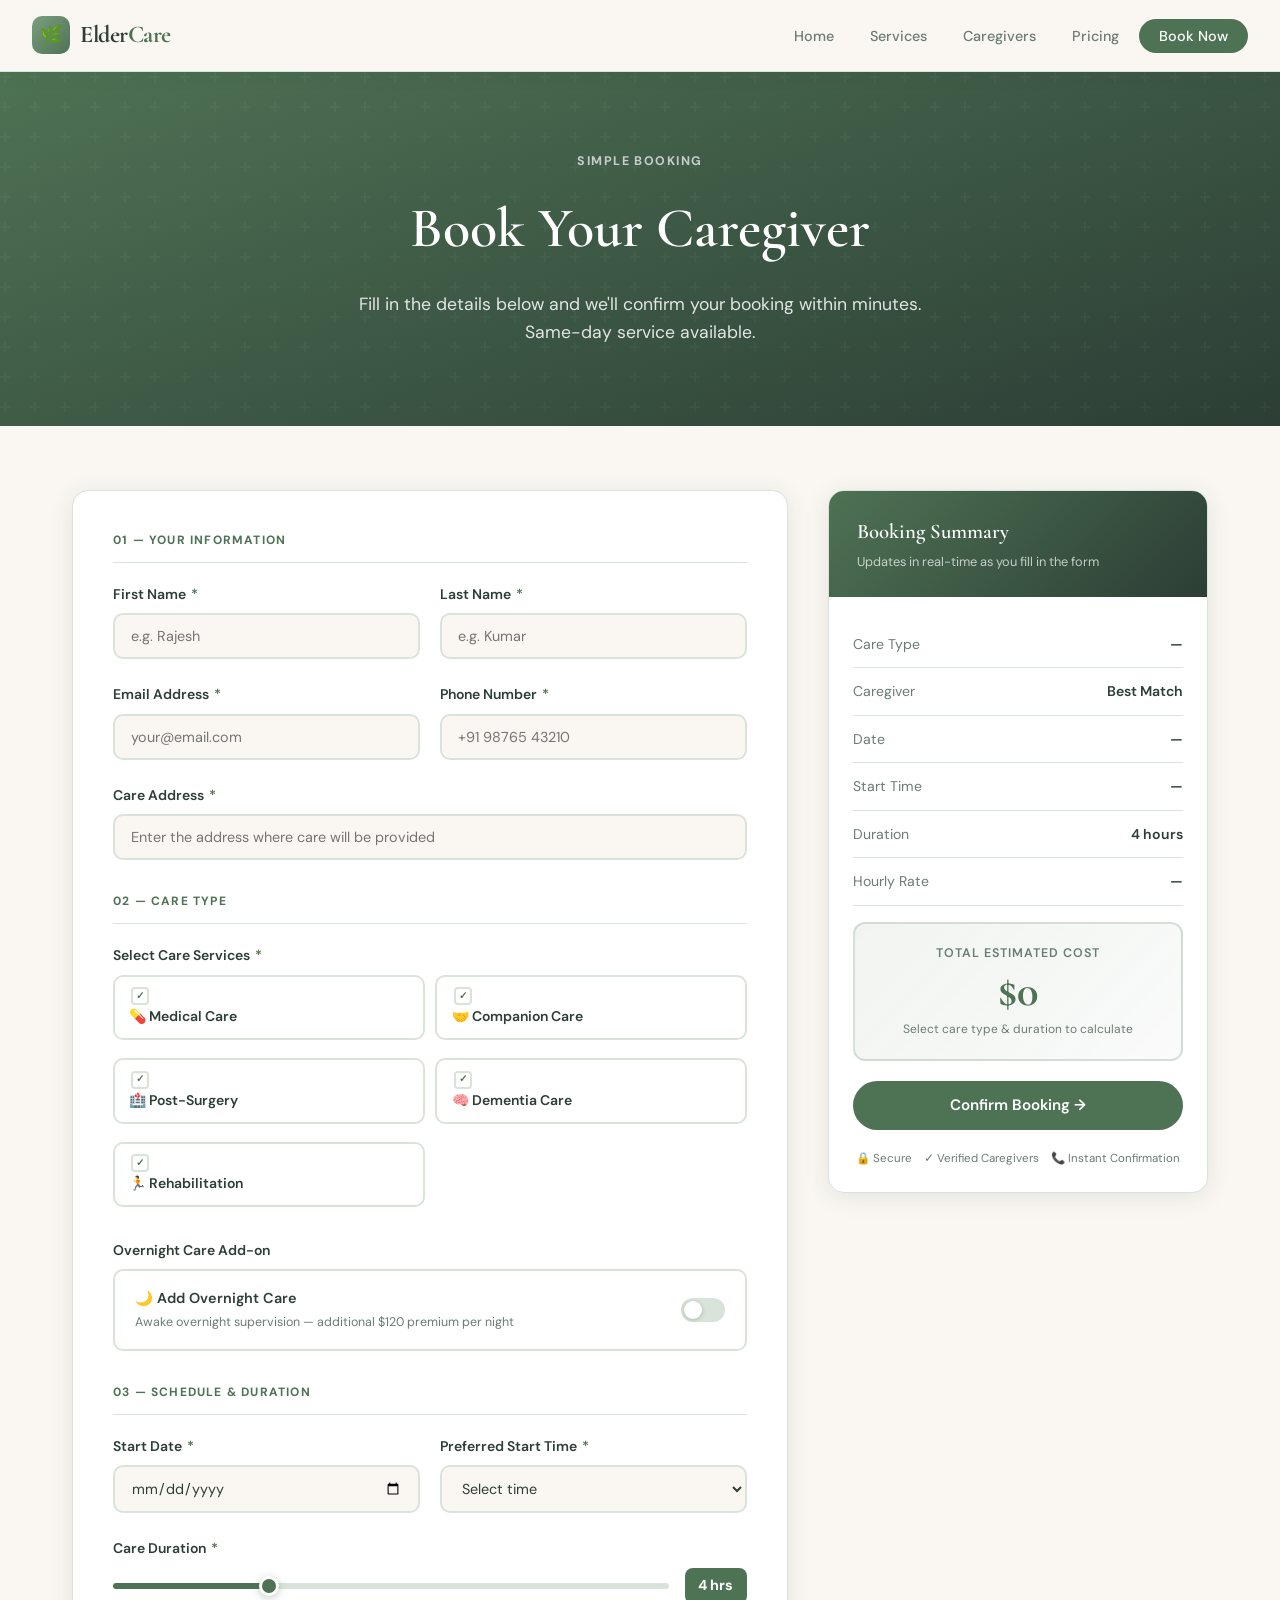
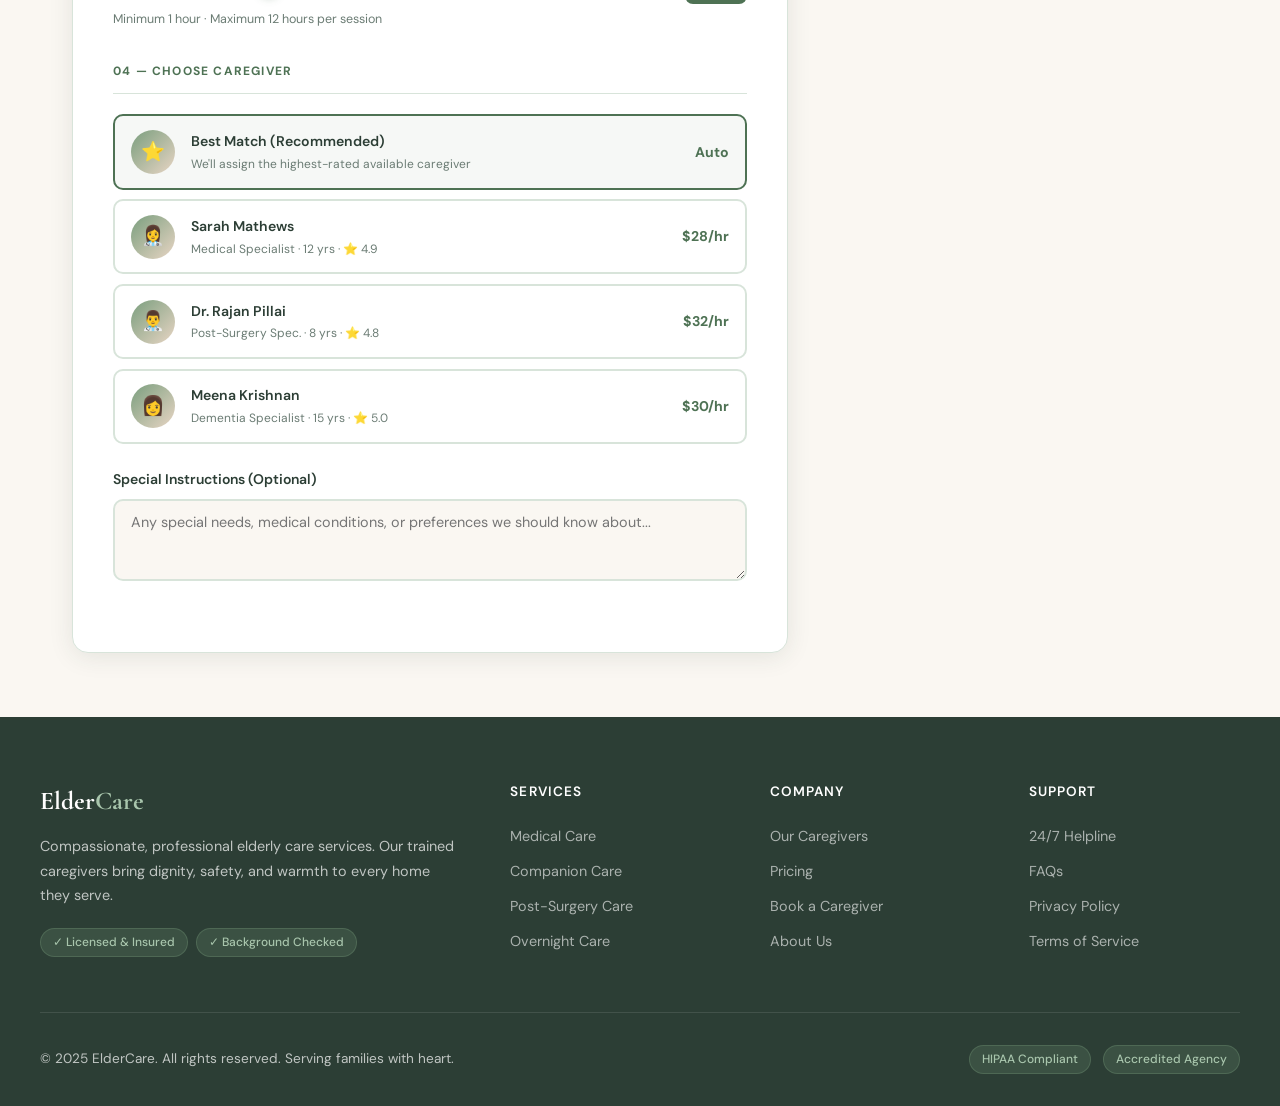
==== booking.html @ b8ad0581 "Add files via upload" ====
<!DOCTYPE html>
<html lang="en">

<head>
    <meta charset="UTF-8">
    <meta name="viewport" content="width=device-width, initial-scale=1.0">
    <title>Book a Caregiver ElderCare</title>
    <link rel="stylesheet" href="style.css">
    <style>
        .booking-section {
            padding: 4rem 0;
        }
        
        .booking-layout {
            display: grid;
            grid-template-columns: 1fr 380px;
            gap: 2.5rem;
            align-items: start;
        }
        /* Form Card */
        
        .form-card {
            background: white;
            border-radius: var(--radius);
            padding: 2.5rem;
            box-shadow: var(--shadow);
            border: 1px solid var(--border);
        }
        
        .form-section-title {
            font-size: 0.75rem;
            font-weight: 700;
            letter-spacing: 0.1em;
            text-transform: uppercase;
            color: var(--sage-dark);
            margin-bottom: 1.25rem;
            padding-bottom: 0.75rem;
            border-bottom: 1px solid var(--border);
        }
        
        .form-group {
            margin-bottom: 1.5rem;
        }
        
        .form-group label {
            display: block;
            font-size: 0.875rem;
            font-weight: 600;
            color: var(--charcoal);
            margin-bottom: 0.5rem;
        }
        
        .form-group label span {
            color: var(--sage-dark);
            margin-left: 2px;
        }
        
        .form-control {
            width: 100%;
            padding: 0.75rem 1rem;
            border: 2px solid var(--border);
            border-radius: 10px;
            font-size: 0.9rem;
            font-family: 'DM Sans', sans-serif;
            color: var(--charcoal);
            background: var(--cream);
            transition: all 0.2s;
            outline: none;
        }
        
        .form-control:focus {
            border-color: var(--sage);
            background: white;
            box-shadow: 0 0 0 3px rgba(122, 158, 126, 0.12);
        }
        
        .form-control.error {
            border-color: #e05555;
            background: rgba(224, 85, 85, 0.04);
        }
        
        .error-msg {
            font-size: 0.78rem;
            color: #e05555;
            margin-top: 0.4rem;
            display: none;
        }
        
        .error-msg.show {
            display: block;
        }
        
        .form-row {
            display: grid;
            grid-template-columns: 1fr 1fr;
            gap: 1.25rem;
        }
        /* Care type checkboxes in booking */
        
        .care-checkboxes {
            display: grid;
            grid-template-columns: 1fr 1fr;
            gap: 0.65rem;
        }
        
        .care-check-item {
            position: relative;
        }
        
        .care-check-item input[type="checkbox"] {
            position: absolute;
            opacity: 0;
            width: 0;
            height: 0;
        }
        
        .care-check-label {
            display: flex;
            align-items: center;
            gap: 0.6rem;
            padding: 0.65rem 0.9rem;
            border: 2px solid var(--border);
            border-radius: 10px;
            cursor: pointer;
            transition: all 0.2s;
            font-size: 0.85rem;
            font-weight: 500;
            color: var(--muted);
        }
        
        .care-check-label:hover {
            border-color: var(--sage-light);
            color: var(--charcoal);
        }
        
        .care-check-item input:checked+.care-check-label {
            border-color: var(--sage-dark);
            background: rgba(78, 114, 84, 0.06);
            color: var(--sage-dark);
        }
        
        .checkmark {
            width: 18px;
            height: 18px;
            border: 2px solid var(--border);
            border-radius: 4px;
            display: flex;
            align-items: center;
            justify-content: center;
            flex-shrink: 0;
            transition: all 0.2s;
            font-size: 0.65rem;
        }
        
        .care-check-item input:checked+.care-check-label .checkmark {
            background: var(--sage-dark);
            border-color: var(--sage-dark);
            color: white;
        }
        /* Duration slider */
        
        .duration-control {
            display: flex;
            align-items: center;
            gap: 1rem;
        }
        
        .duration-control input[type="range"] {
            flex: 1;
            -webkit-appearance: none;
            height: 6px;
            border-radius: 3px;
            background: linear-gradient(to right, var(--sage-dark) 0%, var(--sage-dark) var(--value, 50%), var(--border) var(--value, 50%), var(--border) 100%);
            outline: none;
        }
        
        .duration-control input[type="range"]::-webkit-slider-thumb {
            -webkit-appearance: none;
            width: 20px;
            height: 20px;
            border-radius: 50%;
            background: var(--sage-dark);
            cursor: pointer;
            box-shadow: 0 2px 8px rgba(78, 114, 84, 0.35);
            border: 3px solid white;
        }
        
        .duration-display {
            background: var(--sage-dark);
            color: white;
            padding: 0.4rem 0.85rem;
            border-radius: 8px;
            font-size: 0.9rem;
            font-weight: 700;
            min-width: 60px;
            text-align: center;
            white-space: nowrap;
        }
        
        .duration-hint {
            font-size: 0.78rem;
            color: var(--muted);
            margin-top: 0.4rem;
        }
        /* Overnight toggle */
        
        .toggle-row {
            display: flex;
            align-items: center;
            justify-content: space-between;
            padding: 1rem 1.25rem;
            border: 2px solid var(--border);
            border-radius: 10px;
            cursor: pointer;
            transition: all 0.2s;
        }
        
        .toggle-row:hover {
            border-color: var(--sage-light);
        }
        
        .toggle-row.on {
            border-color: var(--gold);
            background: rgba(201, 168, 76, 0.06);
        }
        
        .toggle-info h4 {
            font-size: 0.9rem;
            font-weight: 600;
            color: var(--charcoal);
            margin-bottom: 0.15rem;
        }
        
        .toggle-info p {
            font-size: 0.78rem;
            color: var(--muted);
        }
        
        .toggle-switch {
            width: 44px;
            height: 24px;
            background: var(--border);
            border-radius: 12px;
            position: relative;
            transition: background 0.25s;
            flex-shrink: 0;
        }
        
        .toggle-switch.on {
            background: var(--gold);
        }
        
        .toggle-switch::after {
            content: '';
            position: absolute;
            top: 3px;
            left: 3px;
            width: 18px;
            height: 18px;
            border-radius: 50%;
            background: white;
            transition: left 0.25s;
            box-shadow: 0 1px 4px rgba(0, 0, 0, 0.2);
        }
        
        .toggle-switch.on::after {
            left: 23px;
        }
        /* Caregiver selector */
        
        .caregiver-options {
            display: flex;
            flex-direction: column;
            gap: 0.6rem;
        }
        
        .cg-option {
            position: relative;
        }
        
        .cg-option input[type="radio"] {
            position: absolute;
            opacity: 0;
        }
        
        .cg-label {
            display: flex;
            align-items: center;
            gap: 1rem;
            padding: 0.85rem 1rem;
            border: 2px solid var(--border);
            border-radius: 10px;
            cursor: pointer;
            transition: all 0.2s;
        }
        
        .cg-label:hover {
            border-color: var(--sage-light);
        }
        
        .cg-option input:checked+.cg-label {
            border-color: var(--sage-dark);
            background: rgba(78, 114, 84, 0.05);
        }
        
        .cg-avatar {
            width: 44px;
            height: 44px;
            border-radius: 50%;
            background: linear-gradient(135deg, var(--sage), var(--blush));
            display: flex;
            align-items: center;
            justify-content: center;
            font-size: 1.2rem;
            flex-shrink: 0;
        }
        
        .cg-label-info h4 {
            font-size: 0.88rem;
            font-weight: 600;
            color: var(--charcoal);
            margin-bottom: 0.15rem;
        }
        
        .cg-label-info p {
            font-size: 0.75rem;
            color: var(--muted);
        }
        
        .cg-rate {
            margin-left: auto;
            font-weight: 700;
            color: var(--sage-dark);
            font-size: 0.88rem;
            white-space: nowrap;
        }
        /* SUMMARY PANEL */
        
        .summary-panel {
            background: white;
            border: 1px solid var(--border);
            border-radius: var(--radius);
            overflow: hidden;
            box-shadow: var(--shadow);
            position: sticky;
            top: 100px;
        }
        
        .summary-header-bar {
            background: linear-gradient(135deg, var(--sage-dark), var(--charcoal));
            color: white;
            padding: 1.5rem 1.75rem;
        }
        
        .summary-header-bar h3 {
            font-family: 'Cormorant Garamond', serif;
            font-size: 1.3rem;
            font-weight: 600;
            margin-bottom: 0.25rem;
        }
        
        .summary-header-bar p {
            font-size: 0.8rem;
            opacity: 0.7;
        }
        
        .summary-body {
            padding: 1.5rem;
        }
        
        .summary-line {
            display: flex;
            justify-content: space-between;
            align-items: center;
            padding: 0.75rem 0;
            border-bottom: 1px solid var(--border);
            font-size: 0.88rem;
        }
        
        .summary-line:last-of-type {
            border-bottom: none;
        }
        
        .summary-line .label {
            color: var(--muted);
        }
        
        .summary-line .value {
            font-weight: 600;
            color: var(--charcoal);
        }
        
        .summary-overnight-line {
            display: flex;
            justify-content: space-between;
            align-items: center;
            padding: 0.75rem 1rem;
            background: rgba(201, 168, 76, 0.08);
            border: 1px solid rgba(201, 168, 76, 0.25);
            border-radius: 8px;
            margin: 0.5rem 0;
            font-size: 0.85rem;
            display: none;
        }
        
        .summary-overnight-line.show {
            display: flex;
        }
        
        .overnight-label {
            display: flex;
            align-items: center;
            gap: 6px;
            color: #8a6200;
            font-weight: 600;
        }
        
        .overnight-value {
            font-weight: 700;
            color: #8a6200;
        }
        
        .summary-total {
            background: linear-gradient(135deg, rgba(78, 114, 84, 0.08), rgba(78, 114, 84, 0.03));
            border: 2px solid rgba(78, 114, 84, 0.2);
            border-radius: 12px;
            padding: 1.25rem;
            margin-top: 1rem;
            text-align: center;
        }
        
        .total-label {
            font-size: 0.78rem;
            font-weight: 600;
            color: var(--muted);
            text-transform: uppercase;
            letter-spacing: 0.08em;
            margin-bottom: 0.35rem;
        }
        
        .total-amount {
            font-family: 'Cormorant Garamond', serif;
            font-size: 2.8rem;
            font-weight: 700;
            color: var(--sage-dark);
            line-height: 1;
        }
        
        .total-note {
            font-size: 0.75rem;
            color: var(--muted);
            margin-top: 0.35rem;
        }
        
        .summary-submit {
            margin-top: 1.25rem;
            display: flex;
            flex-direction: column;
            gap: 0.75rem;
        }
        
        .summary-submit .btn {
            width: 100%;
            justify-content: center;
            padding: 0.9rem;
        }
        
        .trust-mini {
            display: flex;
            justify-content: center;
            gap: 0.75rem;
            flex-wrap: wrap;
            margin-top: 0.5rem;
        }
        
        .trust-mini span {
            font-size: 0.72rem;
            color: var(--muted);
            display: flex;
            align-items: center;
            gap: 3px;
        }
        /* Confirmation */
        
        .confirmation-overlay {
            display: none;
            position: fixed;
            inset: 0;
            background: rgba(44, 62, 53, 0.6);
            backdrop-filter: blur(8px);
            z-index: 2000;
            align-items: center;
            justify-content: center;
            padding: 2rem;
        }
        
        .confirmation-overlay.show {
            display: flex;
        }
        
        .confirm-card {
            background: white;
            border-radius: 20px;
            padding: 3rem;
            max-width: 480px;
            width: 100%;
            text-align: center;
            animation: popIn 0.4s cubic-bezier(0.34, 1.56, 0.64, 1);
        }
        
        @keyframes popIn {
            from {
                opacity: 0;
                transform: scale(0.85);
            }
            to {
                opacity: 1;
                transform: scale(1);
            }
        }
        
        .confirm-icon {
            width: 80px;
            height: 80px;
            background: linear-gradient(135deg, var(--sage), var(--sage-dark));
            border-radius: 50%;
            display: flex;
            align-items: center;
            justify-content: center;
            font-size: 2rem;
            margin: 0 auto 1.5rem;
        }
        
        .confirm-card h2 {
            font-family: 'Cormorant Garamond', serif;
            font-size: 2rem;
            font-weight: 600;
            color: var(--charcoal);
            margin-bottom: 0.75rem;
        }
        
        .confirm-card p {
            color: var(--muted);
            font-size: 0.95rem;
            line-height: 1.7;
            margin-bottom: 1.5rem;
        }
        
        .confirm-details {
            background: var(--cream);
            border-radius: 12px;
            padding: 1.25rem;
            text-align: left;
            margin-bottom: 1.75rem;
        }
        
        .confirm-details p {
            color: var(--charcoal);
            font-size: 0.875rem;
            margin-bottom: 0.35rem;
        }
        
        .confirm-details p:last-child {
            margin-bottom: 0;
        }
        
        .confirm-details strong {
            color: var(--sage-dark);
        }
        
        @media (max-width: 1024px) {
            .booking-layout {
                grid-template-columns: 1fr;
            }
            .summary-panel {
                position: static;
            }
            .care-checkboxes {
                grid-template-columns: 1fr 1fr 1fr;
            }
        }
        
        @media (max-width: 768px) {
            .form-row {
                grid-template-columns: 1fr;
            }
            .care-checkboxes {
                grid-template-columns: 1fr 1fr;
            }
        }
        
        @media (max-width: 480px) {
            .form-card {
                padding: 1.5rem;
            }
            .care-checkboxes {
                grid-template-columns: 1fr;
            }
        }
    </style>
</head>

<body>

    <div id="nav-placeholder"></div>

    <div class="page-hero">
        <div class="section-label" style="color:rgba(255,255,255,0.7)">Simple Booking</div>
        <h1>Book Your Caregiver</h1>
        <p>Fill in the details below and we'll confirm your booking within minutes. Same-day service available.</p>
    </div>

    <section class="booking-section">
        <div class="container">
            <div class="booking-layout">

                <!-- FORM -->
                <div>
                    <div class="form-card">

                        <!-- Section 1: Personal Info -->
                        <div class="form-section-title">01 — Your Information</div>
                        <div class="form-row">
                            <div class="form-group">
                                <label for="firstName">First Name <span>*</span></label>
                                <input type="text" id="firstName" class="form-control" placeholder="e.g. Rajesh">
                                <div class="error-msg" id="err-firstName">Please enter your first name</div>
                            </div>
                            <div class="form-group">
                                <label for="lastName">Last Name <span>*</span></label>
                                <input type="text" id="lastName" class="form-control" placeholder="e.g. Kumar">
                                <div class="error-msg" id="err-lastName">Please enter your last name</div>
                            </div>
                        </div>
                        <div class="form-row">
                            <div class="form-group">
                                <label for="email">Email Address <span>*</span></label>
                                <input type="email" id="email" class="form-control" placeholder="your@email.com">
                                <div class="error-msg" id="err-email">Please enter a valid email</div>
                            </div>
                            <div class="form-group">
                                <label for="phone">Phone Number <span>*</span></label>
                                <input type="tel" id="phone" class="form-control" placeholder="+91 98765 43210">
                                <div class="error-msg" id="err-phone">Please enter your phone number</div>
                            </div>
                        </div>
                        <div class="form-group">
                            <label for="address">Care Address <span>*</span></label>
                            <input type="text" id="address" class="form-control" placeholder="Enter the address where care will be provided">
                            <div class="error-msg" id="err-address">Please enter the care address</div>
                        </div>

                        <!-- Section 2: Care Type -->
                        <div class="form-section-title" style="margin-top:2rem">02 — Care Type</div>
                        <div class="form-group">
                            <label>Select Care Services <span>*</span></label>
                            <div class="care-checkboxes">
                                <div class="care-check-item">
                                    <input type="checkbox" id="b-medical" value="Medical Care" data-rate="28">
                                    <label class="care-check-label" for="b-medical">
                    <span class="checkmark">✓</span>💊 Medical Care
                  </label>
                                </div>
                                <div class="care-check-item">
                                    <input type="checkbox" id="b-companion" value="Companion Care" data-rate="18">
                                    <label class="care-check-label" for="b-companion">
                    <span class="checkmark">✓</span>🤝 Companion Care
                  </label>
                                </div>
                                <div class="care-check-item">
                                    <input type="checkbox" id="b-postsurgery" value="Post-Surgery" data-rate="32">
                                    <label class="care-check-label" for="b-postsurgery">
                    <span class="checkmark">✓</span>🏥 Post-Surgery
                  </label>
                                </div>
                                <div class="care-check-item">
                                    <input type="checkbox" id="b-dementia" value="Dementia Care" data-rate="30">
                                    <label class="care-check-label" for="b-dementia">
                    <span class="checkmark">✓</span>🧠 Dementia Care
                  </label>
                                </div>
                                <div class="care-check-item">
                                    <input type="checkbox" id="b-rehab" value="Rehabilitation" data-rate="25">
                                    <label class="care-check-label" for="b-rehab">
                    <span class="checkmark">✓</span>🏃 Rehabilitation
                  </label>
                                </div>
                            </div>
                            <div class="error-msg" id="err-caretype">Please select at least one care type</div>
                        </div>

                        <!-- Overnight Toggle -->
                        <div class="form-group">
                            <label>Overnight Care Add-on</label>
                            <div class="toggle-row" id="overnightToggle">
                                <div class="toggle-info">
                                    <h4>🌙 Add Overnight Care</h4>
                                    <p>Awake overnight supervision — additional $120 premium per night</p>
                                </div>
                                <div class="toggle-switch" id="overnightSwitch"></div>
                            </div>
                        </div>

                        <!-- Section 3: Scheduling -->
                        <div class="form-section-title" style="margin-top:2rem">03 — Schedule & Duration</div>
                        <div class="form-row">
                            <div class="form-group">
                                <label for="startDate">Start Date <span>*</span></label>
                                <input type="date" id="startDate" class="form-control">
                                <div class="error-msg" id="err-startDate">Please select a start date</div>
                            </div>
                            <div class="form-group">
                                <label for="startTime">Preferred Start Time <span>*</span></label>
                                <select id="startTime" class="form-control">
                  <option value="">Select time</option>
                  <option>6:00 AM</option>
                  <option>7:00 AM</option>
                  <option>8:00 AM</option>
                  <option>9:00 AM</option>
                  <option>10:00 AM</option>
                  <option>11:00 AM</option>
                  <option>12:00 PM</option>
                  <option>1:00 PM</option>
                  <option>2:00 PM</option>
                  <option>3:00 PM</option>
                  <option>4:00 PM</option>
                  <option>5:00 PM</option>
                  <option>6:00 PM</option>
                </select>
                                <div class="error-msg" id="err-startTime">Please select a start time</div>
                            </div>
                        </div>

                        <!-- Duration Slider -->
                        <div class="form-group">
                            <label>Care Duration <span>*</span></label>
                            <div class="duration-control">
                                <input type="range" id="durationSlider" min="1" max="12" value="4" step="1">
                                <div class="duration-display" id="durationDisplay">4 hrs</div>
                            </div>
                            <div class="duration-hint">Minimum 1 hour · Maximum 12 hours per session</div>
                            <div class="error-msg" id="err-duration">Duration must be at least 1 hour</div>
                        </div>

                        <!-- Section 4: Caregiver -->
                        <div class="form-section-title" style="margin-top:2rem">04 — Choose Caregiver</div>
                        <div class="caregiver-options">
                            <div class="cg-option">
                                <input type="radio" name="caregiver" id="cg-any" value="Best Match" checked>
                                <label class="cg-label" for="cg-any">
                  <div class="cg-avatar">⭐</div>
                  <div class="cg-label-info">
                    <h4>Best Match (Recommended)</h4>
                    <p>We'll assign the highest-rated available caregiver</p>
                  </div>
                  <span class="cg-rate">Auto</span>
                </label>
                            </div>
                            <div class="cg-option">
                                <input type="radio" name="caregiver" id="cg-sarah" value="Sarah Mathews" data-rate="28">
                                <label class="cg-label" for="cg-sarah">
                  <div class="cg-avatar">👩‍⚕️</div>
                  <div class="cg-label-info">
                    <h4>Sarah Mathews</h4>
                    <p>Medical Specialist · 12 yrs · ⭐ 4.9</p>
                  </div>
                  <span class="cg-rate">$28/hr</span>
                </label>
                            </div>
                            <div class="cg-option">
                                <input type="radio" name="caregiver" id="cg-rajan" value="Dr. Rajan Pillai" data-rate="32">
                                <label class="cg-label" for="cg-rajan">
                  <div class="cg-avatar">👨‍⚕️</div>
                  <div class="cg-label-info">
                    <h4>Dr. Rajan Pillai</h4>
                    <p>Post-Surgery Spec. · 8 yrs · ⭐ 4.8</p>
                  </div>
                  <span class="cg-rate">$32/hr</span>
                </label>
                            </div>
                            <div class="cg-option">
                                <input type="radio" name="caregiver" id="cg-meena" value="Meena Krishnan" data-rate="30">
                                <label class="cg-label" for="cg-meena">
                  <div class="cg-avatar">👩</div>
                  <div class="cg-label-info">
                    <h4>Meena Krishnan</h4>
                    <p>Dementia Specialist · 15 yrs · ⭐ 5.0</p>
                  </div>
                  <span class="cg-rate">$30/hr</span>
                </label>
                            </div>
                        </div>

                        <!-- Notes -->
                        <div class="form-group" style="margin-top:1.5rem">
                            <label for="notes">Special Instructions (Optional)</label>
                            <textarea id="notes" class="form-control" rows="3" placeholder="Any special needs, medical conditions, or preferences we should know about..."></textarea>
                        </div>

                    </div>
                </div>

                <!-- SUMMARY PANEL -->
                <div>
                    <div class="summary-panel">
                        <div class="summary-header-bar">
                            <h3>Booking Summary</h3>
                            <p>Updates in real-time as you fill in the form</p>
                        </div>
                        <div class="summary-body">

                            <div class="summary-line">
                                <span class="label">Care Type</span>
                                <span class="value" id="sum-caretype">—</span>
                            </div>
                            <div class="summary-line">
                                <span class="label">Caregiver</span>
                                <span class="value" id="sum-caregiver">Best Match</span>
                            </div>
                            <div class="summary-line">
                                <span class="label">Date</span>
                                <span class="value" id="sum-date">—</span>
                            </div>
                            <div class="summary-line">
                                <span class="label">Start Time</span>
                                <span class="value" id="sum-time">—</span>
                            </div>
                            <div class="summary-line">
                                <span class="label">Duration</span>
                                <span class="value" id="sum-duration">4 hours</span>
                            </div>
                            <div class="summary-line">
                                <span class="label">Hourly Rate</span>
                                <span class="value" id="sum-rate">—</span>
                            </div>

                            <div class="summary-overnight-line" id="sum-overnight-row">
                                <span class="overnight-label">🌙 Overnight Premium</span>
                                <span class="overnight-value">+$120</span>
                            </div>

                            <div class="summary-total">
                                <div class="total-label">Total Estimated Cost</div>
                                <div class="total-amount" id="sum-total">$0</div>
                                <div class="total-note" id="sum-formula">Select care type & duration to calculate</div>
                            </div>

                            <div class="summary-submit">
                                <button class="btn btn-primary" onclick="submitBooking()">Confirm Booking →</button>
                                <div class="trust-mini">
                                    <span>🔒 Secure</span>
                                    <span>✓ Verified Caregivers</span>
                                    <span>📞 Instant Confirmation</span>
                                </div>
                            </div>
                        </div>
                    </div>
                </div>

            </div>
        </div>
    </section>

    <!-- Confirmation Modal -->
    <div class="confirmation-overlay" id="confirmModal">
        <div class="confirm-card">
            <div class="confirm-icon">✅</div>
            <h2>Booking Confirmed!</h2>
            <p>Your caregiver has been booked successfully. You'll receive an email confirmation shortly with all details.</p>
            <div class="confirm-details" id="confirmDetails"></div>
            <a href="index.html" class="btn btn-primary" style="width:100%;justify-content:center;">Return to Home →</a>
        </div>
    </div>

    <div id="footer-placeholder"></div>
    <script src="shared.js"></script>
    <script>
        // Set min date to today
        const today = new Date().toISOString().split('T')[0];
        document.getElementById('startDate').min = today;

        // State
        let overnightActive = false;
        let currentHourlyRate = 0;
        let duration = 4;

        // Overnight toggle
        const toggleRow = document.getElementById('overnightToggle');
        const toggleSwitch = document.getElementById('overnightSwitch');

        toggleRow.addEventListener('click', () => {
            overnightActive = !overnightActive;
            toggleSwitch.classList.toggle('on', overnightActive);
            toggleRow.classList.toggle('on', overnightActive);
            updateSummary();
        });

        // Duration slider
        const slider = document.getElementById('durationSlider');
        const durationDisplay = document.getElementById('durationDisplay');

        slider.addEventListener('input', () => {
            duration = parseInt(slider.value);
            durationDisplay.textContent = duration + ' hr' + (duration > 1 ? 's' : '');

            // Update gradient
            const pct = ((duration - 1) / 11 * 100).toFixed(1);
            slider.style.setProperty('--value', pct + '%');
            slider.style.background = `linear-gradient(to right, var(--sage-dark) 0%, var(--sage-dark) ${pct}%, var(--border) ${pct}%, var(--border) 100%)`;

            updateSummary();
        });

        // Initialize slider gradient
        slider.dispatchEvent(new Event('input'));

        // Care type checkboxes
        document.querySelectorAll('.care-check-item input').forEach(cb => {
            cb.addEventListener('change', updateSummary);
        });

        // Caregiver radio
        document.querySelectorAll('input[name="caregiver"]').forEach(r => {
            r.addEventListener('change', updateSummary);
        });

        // Date & time
        document.getElementById('startDate').addEventListener('change', updateSummary);
        document.getElementById('startTime').addEventListener('change', updateSummary);

        function getHighestRate() {
            const checked = Array.from(document.querySelectorAll('.care-check-item input:checked'));
            if (checked.length === 0) return 0;
            const rates = checked.map(c => parseInt(c.dataset.rate));
            return Math.max(...rates);
        }

        function getSelectedCareTypes() {
            return Array.from(document.querySelectorAll('.care-check-item input:checked'))
                .map(c => c.value);
        }

        function getSelectedCaregiver() {
            const sel = document.querySelector('input[name="caregiver"]:checked');
            return sel ? sel.value : 'Best Match';
        }

        function getSelectedCaregiverRate() {
            const sel = document.querySelector('input[name="caregiver"]:checked');
            if (!sel || !sel.dataset.rate) return null;
            return parseInt(sel.dataset.rate);
        }

        function updateSummary() {
            const careTypes = getSelectedCareTypes();
            const caregiver = getSelectedCaregiver();
            const startDate = document.getElementById('startDate').value;
            const startTime = document.getElementById('startTime').value;

            // Determine rate: use caregiver rate if specific caregiver chosen, else highest care type rate
            const cgRate = getSelectedCaregiverRate();
            const baseRate = cgRate || getHighestRate();
            currentHourlyRate = baseRate;

            // Update UI
            document.getElementById('sum-caretype').textContent = careTypes.length > 0 ?
                (careTypes.length === 1 ? careTypes[0] : careTypes.length + ' services') :
                '—';

            document.getElementById('sum-caregiver').textContent = caregiver;

            document.getElementById('sum-date').textContent = startDate ?
                new Date(startDate + 'T00:00').toLocaleDateString('en-IN', {
                    day: 'numeric',
                    month: 'short',
                    year: 'numeric'
                }) :
                '—';

            document.getElementById('sum-time').textContent = startTime || '—';
            document.getElementById('sum-duration').textContent = duration + ' hour' + (duration > 1 ? 's' : '');
            document.getElementById('sum-rate').textContent = baseRate > 0 ? '$' + baseRate + '/hr' : '—';

            // Overnight row
            const overnightRow = document.getElementById('sum-overnight-row');
            overnightRow.classList.toggle('show', overnightActive);

            // Calculate total
            let total = baseRate * duration;
            if (overnightActive) total += 120;

            document.getElementById('sum-total').textContent = baseRate > 0 ? '$' + total.toLocaleString() : '$0';

            if (baseRate > 0) {
                let formula = '$' + baseRate + ' × ' + duration + ' hr';
                if (overnightActive) formula += ' + $120 overnight';
                formula += ' = $' + total;
                document.getElementById('sum-formula').textContent = formula;
            } else {
                document.getElementById('sum-formula').textContent = 'Select care type & duration to calculate';
            }
        }

        // Validation & Submit
        function validateField(id, errorId, condition) {
            const el = document.getElementById(id);
            const errEl = document.getElementById(errorId);
            if (!condition) {
                el.classList.add('error');
                errEl.classList.add('show');
                return false;
            }
            el.classList.remove('error');
            errEl.classList.remove('show');
            return true;
        }

        function submitBooking() {
            let valid = true;

            valid = validateField('firstName', 'err-firstName', document.getElementById('firstName').value.trim()) && valid;
            valid = validateField('lastName', 'err-lastName', document.getElementById('lastName').value.trim()) && valid;

            const emailVal = document.getElementById('email').value.trim();
            valid = validateField('email', 'err-email', emailVal && emailVal.includes('@')) && valid;
            valid = validateField('phone', 'err-phone', document.getElementById('phone').value.trim()) && valid;
            valid = validateField('address', 'err-address', document.getElementById('address').value.trim()) && valid;

            const careTypes = getSelectedCareTypes();
            const careErr = document.getElementById('err-caretype');
            if (careTypes.length === 0) {
                careErr.classList.add('show');
                valid = false;
            } else {
                careErr.classList.remove('show');
            }

            valid = validateField('startDate', 'err-startDate', document.getElementById('startDate').value) && valid;
            valid = validateField('startTime', 'err-startTime', document.getElementById('startTime').value) && valid;

            if (duration < 1) {
                document.getElementById('err-duration').classList.add('show');
                valid = false;
            } else {
                document.getElementById('err-duration').classList.remove('show');
            }

            if (!valid) {
                // Scroll to first error
                const firstError = document.querySelector('.error');
                if (firstError) firstError.scrollIntoView({
                    behavior: 'smooth',
                    block: 'center'
                });
                return;
            }

            // Show confirmation
            const firstName = document.getElementById('firstName').value;
            const lastName = document.getElementById('lastName').value;
            const dateVal = document.getElementById('startDate').value;
            const timeVal = document.getElementById('startTime').value;
            const caregiver = getSelectedCaregiver();
            const cgRate = getSelectedCaregiverRate();
            const baseRate = cgRate || getHighestRate();
            let total = baseRate * duration + (overnightActive ? 120 : 0);

            let detailsHTML = `
        <p>👤 <strong>Client:</strong> ${firstName} ${lastName}</p>
        <p>🛠️ <strong>Services:</strong> ${careTypes.join(', ')}${overnightActive ? ' + Overnight' : ''}</p>
        <p>👩‍⚕️ <strong>Caregiver:</strong> ${caregiver}</p>
        <p>📅 <strong>Date:</strong> ${new Date(dateVal + 'T00:00').toLocaleDateString('en-IN', {weekday:'long',day:'numeric',month:'long',year:'numeric'})}</p>
        <p>⏰ <strong>Time:</strong> ${timeVal} · ${duration} hours</p>
        <p>💰 <strong>Total Cost:</strong> $${total.toLocaleString()}</p>
        <p>🔖 <strong>Booking Ref:</strong> EC-${Date.now().toString().slice(-6)}</p>
      `;

            document.getElementById('confirmDetails').innerHTML = detailsHTML;
            document.getElementById('confirmModal').classList.add('show');
        }

        // Close modal on background click
        document.getElementById('confirmModal').addEventListener('click', function(e) {
            if (e.target === this) this.classList.remove('show');
        });

        updateSummary();
    </script>
</body>

</html>
---- style.css ----
@import url('https://fonts.googleapis.com/css2?family=Cormorant+Garamond:wght@300;400;600;700&family=DM+Sans:wght@300;400;500;600&display=swap');
:root {
    --sage: #7a9e7e;
    --sage-light: #a8c5ac;
    --sage-dark: #4e7254;
    --cream: #faf7f2;
    --warm-white: #fff9f0;
    --charcoal: #2c3e35;
    --muted: #6b7c74;
    --gold: #c9a84c;
    --gold-light: #e8d5a3;
    --blush: #e8d5c4;
    --border: #d8e4da;
    --shadow: 0 4px 24px rgba(44, 62, 53, 0.10);
    --shadow-hover: 0 12px 40px rgba(44, 62, 53, 0.18);
    --radius: 16px;
    --radius-sm: 8px;
}

*,
*::before,
*::after {
    box-sizing: border-box;
    margin: 0;
    padding: 0;
}

html {
    scroll-behavior: smooth;
}

body {
    font-family: 'DM Sans', sans-serif;
    background: var(--cream);
    color: var(--charcoal);
    line-height: 1.6;
    font-size: 16px;
}


/* ===== NAVBAR ===== */

nav {
    position: sticky;
    top: 0;
    z-index: 1000;
    background: rgba(250, 247, 242, 0.95);
    backdrop-filter: blur(12px);
    border-bottom: 1px solid var(--border);
    padding: 0 2rem;
    height: 72px;
    display: flex;
    align-items: center;
    justify-content: space-between;
    box-shadow: 0 2px 20px rgba(44, 62, 53, 0.06);
}

.nav-brand {
    display: flex;
    align-items: center;
    gap: 10px;
    text-decoration: none;
}

.nav-brand .logo-icon {
    width: 38px;
    height: 38px;
    background: linear-gradient(135deg, var(--sage), var(--sage-dark));
    border-radius: 10px;
    display: flex;
    align-items: center;
    justify-content: center;
    font-size: 18px;
}

.nav-brand .brand-name {
    font-family: 'Cormorant Garamond', serif;
    font-size: 1.5rem;
    font-weight: 700;
    color: var(--charcoal);
    letter-spacing: -0.02em;
}

.nav-brand .brand-name span {
    color: var(--sage-dark);
}

.nav-links {
    display: flex;
    align-items: center;
    gap: 0.25rem;
    list-style: none;
}

.nav-links a {
    text-decoration: none;
    color: var(--muted);
    font-size: 0.9rem;
    font-weight: 500;
    padding: 0.5rem 1rem;
    border-radius: var(--radius-sm);
    transition: all 0.2s;
}

.nav-links a:hover,
.nav-links a.active {
    color: var(--sage-dark);
    background: rgba(122, 158, 126, 0.12);
}

.nav-cta {
    background: var(--sage-dark) !important;
    color: white !important;
    padding: 0.5rem 1.25rem !important;
    border-radius: 50px !important;
}

.nav-cta:hover {
    background: var(--charcoal) !important;
    transform: translateY(-1px);
}

.hamburger {
    display: none;
    flex-direction: column;
    gap: 5px;
    cursor: pointer;
    padding: 6px;
    border: none;
    background: none;
}

.hamburger span {
    width: 24px;
    height: 2px;
    background: var(--charcoal);
    border-radius: 2px;
    transition: all 0.3s;
    display: block;
}

.hamburger.open span:nth-child(1) {
    transform: rotate(45deg) translate(5px, 5px);
}

.hamburger.open span:nth-child(2) {
    opacity: 0;
}

.hamburger.open span:nth-child(3) {
    transform: rotate(-45deg) translate(5px, -5px);
}


/* ===== FOOTER ===== */

footer {
    background: var(--charcoal);
    color: rgba(255, 255, 255, 0.7);
    padding: 4rem 2rem 2rem;
}

.footer-grid {
    max-width: 1200px;
    margin: 0 auto;
    display: grid;
    grid-template-columns: 2fr 1fr 1fr 1fr;
    gap: 3rem;
    padding-bottom: 3rem;
    border-bottom: 1px solid rgba(255, 255, 255, 0.1);
}

.footer-brand .brand-name {
    font-family: 'Cormorant Garamond', serif;
    font-size: 1.6rem;
    color: white;
    font-weight: 700;
}

.footer-brand p {
    margin-top: 0.75rem;
    font-size: 0.9rem;
    line-height: 1.7;
}

.footer-col h4 {
    color: white;
    font-size: 0.85rem;
    font-weight: 600;
    letter-spacing: 0.08em;
    text-transform: uppercase;
    margin-bottom: 1.25rem;
}

.footer-col ul {
    list-style: none;
}

.footer-col ul li {
    margin-bottom: 0.6rem;
}

.footer-col ul a {
    color: rgba(255, 255, 255, 0.6);
    text-decoration: none;
    font-size: 0.9rem;
    transition: color 0.2s;
}

.footer-col ul a:hover {
    color: var(--sage-light);
}

.footer-bottom {
    max-width: 1200px;
    margin: 2rem auto 0;
    display: flex;
    justify-content: space-between;
    align-items: center;
    font-size: 0.85rem;
}

.footer-badges {
    display: flex;
    gap: 0.75rem;
}

.footer-badge {
    background: rgba(122, 158, 126, 0.2);
    color: var(--sage-light);
    padding: 0.25rem 0.75rem;
    border-radius: 50px;
    font-size: 0.75rem;
    font-weight: 500;
    border: 1px solid rgba(122, 158, 126, 0.3);
}


/* ===== SHARED COMPONENTS ===== */

.container {
    max-width: 1200px;
    margin: 0 auto;
    padding: 0 2rem;
}

.page-hero {
    background: linear-gradient(160deg, var(--sage-dark) 0%, var(--charcoal) 100%);
    color: white;
    padding: 5rem 2rem;
    text-align: center;
    position: relative;
    overflow: hidden;
}

.page-hero::before {
    content: '';
    position: absolute;
    inset: 0;
    background: url("data:image/svg+xml,%3Csvg width='60' height='60' viewBox='0 0 60 60' xmlns='http://www.w3.org/2000/svg'%3E%3Cg fill='none' fill-rule='evenodd'%3E%3Cg fill='%23ffffff' fill-opacity='0.03'%3E%3Cpath d='M36 34v-4h-2v4h-4v2h4v4h2v-4h4v-2h-4zm0-30V0h-2v4h-4v2h4v4h2V6h4V4h-4zM6 34v-4H4v4H0v2h4v4h2v-4h4v-2H6zM6 4V0H4v4H0v2h4v4h2V6h4V4H6z'/%3E%3C/g%3E%3C/g%3E%3C/svg%3E");
}

.page-hero h1 {
    font-family: 'Cormorant Garamond', serif;
    font-size: clamp(2.2rem, 5vw, 3.5rem);
    font-weight: 600;
    margin-bottom: 1rem;
    position: relative;
}

.page-hero p {
    font-size: 1.1rem;
    opacity: 0.85;
    position: relative;
    max-width: 600px;
    margin: 0 auto;
}

.badge {
    display: inline-flex;
    align-items: center;
    gap: 6px;
    padding: 0.35rem 0.85rem;
    border-radius: 50px;
    font-size: 0.78rem;
    font-weight: 600;
    letter-spacing: 0.03em;
}

.badge-verified {
    background: rgba(122, 158, 126, 0.15);
    color: var(--sage-dark);
    border: 1px solid rgba(122, 158, 126, 0.3);
}

.badge-gold {
    background: rgba(201, 168, 76, 0.15);
    color: #a67c0a;
    border: 1px solid rgba(201, 168, 76, 0.3);
}

.badge-checked {
    background: rgba(44, 62, 53, 0.08);
    color: var(--charcoal);
    border: 1px solid var(--border);
}

.btn {
    display: inline-flex;
    align-items: center;
    gap: 8px;
    padding: 0.8rem 1.75rem;
    border-radius: 50px;
    font-size: 0.95rem;
    font-weight: 600;
    text-decoration: none;
    cursor: pointer;
    border: none;
    transition: all 0.25s;
    font-family: 'DM Sans', sans-serif;
}

.btn-primary {
    background: var(--sage-dark);
    color: white;
}

.btn-primary:hover {
    background: var(--charcoal);
    transform: translateY(-2px);
    box-shadow: 0 8px 25px rgba(44, 62, 53, 0.25);
}

.btn-outline {
    background: transparent;
    color: var(--sage-dark);
    border: 2px solid var(--sage-dark);
}

.btn-outline:hover {
    background: var(--sage-dark);
    color: white;
    transform: translateY(-2px);
}

.btn-gold {
    background: var(--gold);
    color: white;
}

.btn-gold:hover {
    background: #a67c0a;
    transform: translateY(-2px);
    box-shadow: 0 8px 25px rgba(201, 168, 76, 0.3);
}

section {
    padding: 5rem 0;
}

.section-label {
    font-size: 0.78rem;
    font-weight: 700;
    letter-spacing: 0.12em;
    text-transform: uppercase;
    color: var(--sage-dark);
    margin-bottom: 0.75rem;
}

.section-title {
    font-family: 'Cormorant Garamond', serif;
    font-size: clamp(1.8rem, 4vw, 2.8rem);
    font-weight: 600;
    color: var(--charcoal);
    line-height: 1.2;
    margin-bottom: 1rem;
}

.section-subtitle {
    color: var(--muted);
    font-size: 1rem;
    max-width: 520px;
    line-height: 1.7;
}


/* ===== RESPONSIVE ===== */

@media (max-width: 1024px) {
    .footer-grid {
        grid-template-columns: 1fr 1fr;
    }
}

@media (max-width: 768px) {
    nav {
        padding: 0 1.25rem;
    }
    .nav-links {
        display: none;
        flex-direction: column;
        position: absolute;
        top: 72px;
        left: 0;
        right: 0;
        background: var(--cream);
        border-bottom: 1px solid var(--border);
        padding: 1rem;
        gap: 0.25rem;
        box-shadow: var(--shadow);
    }
    .nav-links.open {
        display: flex;
    }
    .hamburger {
        display: flex;
    }
    .footer-grid {
        grid-template-columns: 1fr;
        gap: 2rem;
    }
    .footer-bottom {
        flex-direction: column;
        gap: 1rem;
        text-align: center;
    }
    .container {
        padding: 0 1.25rem;
    }
    section {
        padding: 3.5rem 0;
    }
}

@media (max-width: 480px) {
    .page-hero {
        padding: 3.5rem 1.25rem;
    }
    .btn {
        padding: 0.7rem 1.4rem;
        font-size: 0.9rem;
    }
}
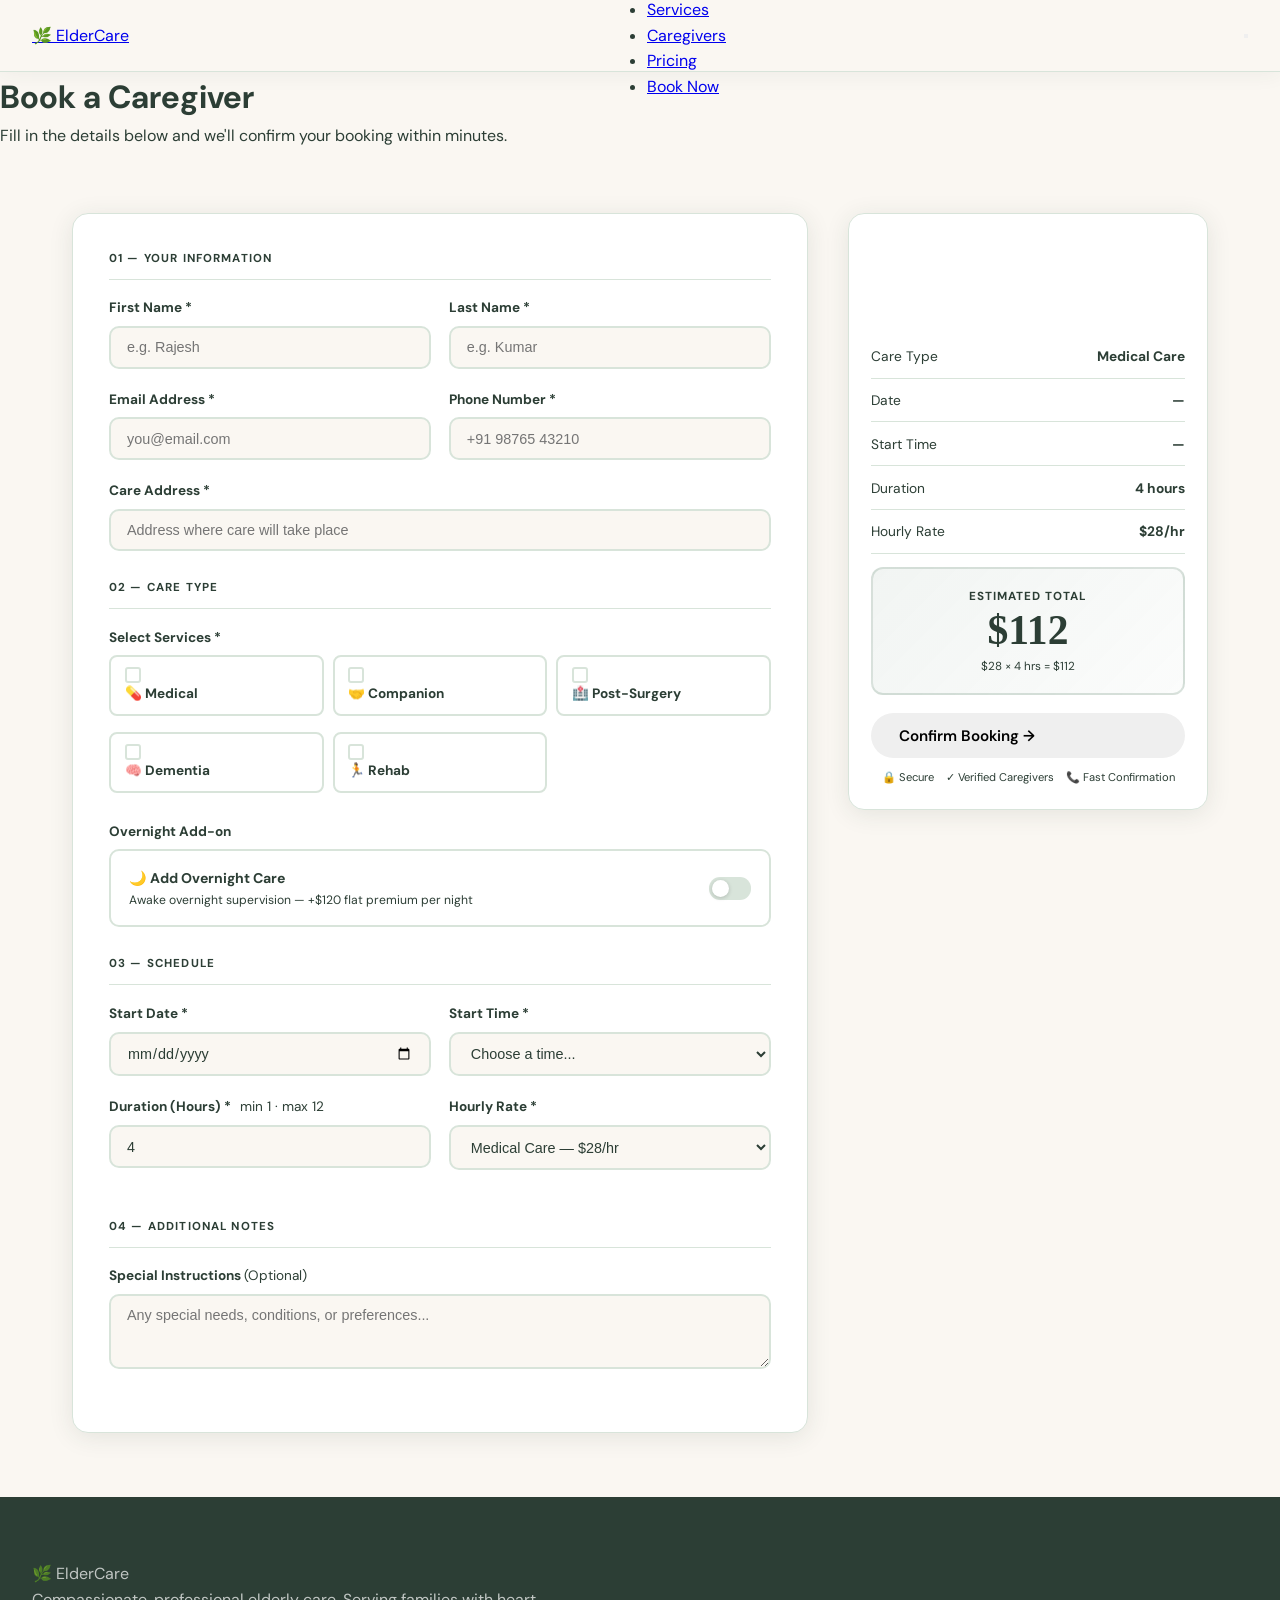
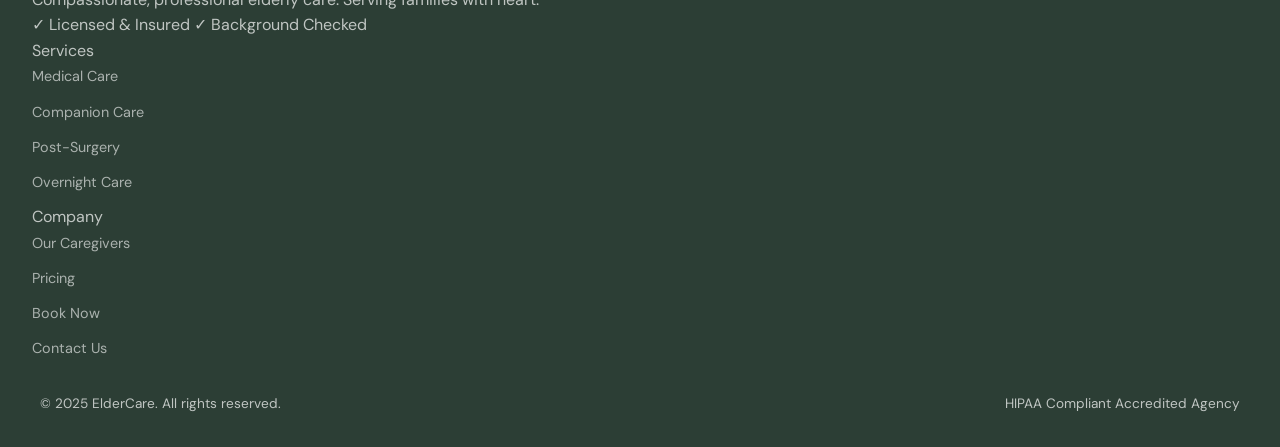
==== commit a9bbbb7b: "Update print statement from 'Hello' to 'Goodbye'" ====
--- a/booking.html
+++ b/booking.html
@@ -1,1091 +1,975 @@
 <!DOCTYPE html>
 <html lang="en">
-
 <head>
-    <meta charset="UTF-8">
-    <meta name="viewport" content="width=device-width, initial-scale=1.0">
-    <title>Book a Caregiver ElderCare</title>
-    <link rel="stylesheet" href="style.css">
-    <style>
-        .booking-section {
-            padding: 4rem 0;
+  <meta charset="UTF-8" />
+  <meta name="viewport" content="width=device-width, initial-scale=1.0" />
+  <title>Book a Caregiver – ElderCare</title>
+  <link rel="stylesheet" href="style.css" />
+  <style>
+
+    .booking-section { padding: 4rem 0; }
+
+    /* Two-column layout: form left, summary right */
+    .booking-layout {
+      display: grid;
+      grid-template-columns: 1fr 360px;
+      gap: 2.5rem;
+      align-items: start;
+    }
+
+    /* ---- FORM CARD ---- */
+    .form-card {
+      background-color: white;
+      border: 1px solid var(--border);
+      border-radius: var(--radius);
+      padding: 2.25rem;
+      box-shadow: var(--shadow);
+    }
+
+    .form-section-title {
+      font-size: 0.72rem;
+      font-weight: 700;
+      text-transform: uppercase;
+      letter-spacing: 0.1em;
+      color: var(--green-dark);
+      margin-bottom: 1.1rem;
+      padding-bottom: 0.65rem;
+      border-bottom: 1px solid var(--border);
+    }
+
+    .form-group {
+      margin-bottom: 1.25rem;
+    }
+
+    .form-group label {
+      display: block;
+      font-size: 0.85rem;
+      font-weight: 700;
+      color: var(--charcoal);
+      margin-bottom: 0.45rem;
+    }
+
+    .form-group label .req { color: var(--green-dark); }
+
+    .form-input {
+      width: 100%;
+      padding: 0.7rem 1rem;
+      border: 2px solid var(--border);
+      border-radius: 10px;
+      font-size: 0.9rem;
+      font-family: 'Nunito', sans-serif;
+      color: var(--charcoal);
+      background-color: var(--cream);
+      outline: none;
+      transition: border-color 0.2s, background-color 0.2s;
+    }
+
+    .form-input:focus {
+      border-color: var(--green);
+      background-color: white;
+    }
+
+    /* Red border on invalid */
+    .form-input.invalid { border-color: #e05555; background-color: rgba(224,85,85,0.04); }
+
+    .err-msg {
+      font-size: 0.77rem;
+      color: #e05555;
+      margin-top: 0.35rem;
+      display: none;   /* JS sets this to "block" when needed */
+    }
+
+    /* Two inputs side by side */
+    .form-row {
+      display: grid;
+      grid-template-columns: 1fr 1fr;
+      gap: 1.1rem;
+    }
+
+    /* ---- CARE TYPE CHECKBOXES ---- */
+    .care-check-grid {
+      display: grid;
+      grid-template-columns: repeat(3, 1fr);
+      gap: 0.55rem;
+    }
+
+    .cc-item input[type="checkbox"] {
+      position: absolute;
+      opacity: 0;
+      width: 0;
+      height: 0;
+    }
+
+    .cc-item { position: relative; }
+
+    .cc-label {
+      display: flex;
+      align-items: center;
+      gap: 0.5rem;
+      padding: 0.6rem 0.85rem;
+      border: 2px solid var(--border);
+      border-radius: 8px;
+      cursor: pointer;
+      font-size: 0.82rem;
+      font-weight: 600;
+      color: var(--grey);
+      transition: all 0.2s;
+    }
+
+    .cc-label:hover { border-color: var(--green-light); color: var(--charcoal); }
+
+    .cc-item input:checked + .cc-label {
+      border-color: var(--green-dark);
+      color: var(--green-dark);
+      background-color: rgba(61,107,79,0.06);
+    }
+
+    .cc-tick {
+      width: 16px;
+      height: 16px;
+      border: 2px solid var(--border);
+      border-radius: 3px;
+      display: flex;
+      align-items: center;
+      justify-content: center;
+      font-size: 0.6rem;
+      color: white;
+      flex-shrink: 0;
+      transition: all 0.18s;
+    }
+
+    .cc-item input:checked + .cc-label .cc-tick {
+      background-color: var(--green-dark);
+      border-color: var(--green-dark);
+    }
+
+    .cc-tick::after { content: '✓'; opacity: 0; transition: opacity 0.15s; }
+    .cc-item input:checked + .cc-label .cc-tick::after { opacity: 1; }
+
+    /* ---- OVERNIGHT TOGGLE ---- */
+    .overnight-row {
+      display: flex;
+      align-items: center;
+      justify-content: space-between;
+      padding: 0.95rem 1.1rem;
+      border: 2px solid var(--border);
+      border-radius: 10px;
+      cursor: pointer;
+      transition: all 0.2s;
+    }
+
+    .overnight-row:hover { border-color: var(--gold); }
+    .overnight-row.on { border-color: var(--gold); background-color: rgba(201,168,76,0.05); }
+
+    .overnight-info h4 { font-size: 0.88rem; font-weight: 700; color: var(--charcoal); margin-bottom: 0.1rem; }
+    .overnight-info p  { font-size: 0.76rem; color: var(--grey); }
+
+    .toggle-pill {
+      width: 42px;
+      height: 23px;
+      background-color: var(--border);
+      border-radius: 11px;
+      position: relative;
+      transition: background-color 0.25s;
+      flex-shrink: 0;
+    }
+
+    .toggle-pill.on { background-color: var(--gold); }
+
+    .toggle-pill::after {
+      content: '';
+      position: absolute;
+      top: 3px;
+      left: 3px;
+      width: 17px;
+      height: 17px;
+      border-radius: 50%;
+      background-color: white;
+      box-shadow: 0 1px 4px rgba(0,0,0,0.18);
+      transition: left 0.25s;
+    }
+
+    .toggle-pill.on::after { left: 22px; }
+
+    /* ---- SUMMARY PANEL ---- */
+    .summary-panel {
+      background-color: white;
+      border: 1px solid var(--border);
+      border-radius: var(--radius);
+      overflow: hidden;
+      box-shadow: var(--shadow);
+      position: sticky;
+      top: 90px;
+    }
+
+    .sum-header {
+      background: linear-gradient(135deg, var(--green-dark), var(--charcoal));
+      color: white;
+      padding: 1.4rem 1.6rem;
+    }
+
+    .sum-header h3 {
+      font-family: 'Playfair Display', serif;
+      font-size: 1.2rem;
+      font-weight: 700;
+      margin-bottom: 0.2rem;
+    }
+
+    .sum-header p { font-size: 0.78rem; opacity: 0.68; }
+
+    .sum-body { padding: 1.4rem; }
+
+    .sum-line {
+      display: flex;
+      justify-content: space-between;
+      align-items: center;
+      font-size: 0.86rem;
+      padding: 0.65rem 0;
+      border-bottom: 1px solid var(--border);
+    }
+
+    .sum-line:last-of-type { border-bottom: none; }
+    .sum-line .s-label { color: var(--grey); }
+    .sum-line .s-value { font-weight: 700; color: var(--charcoal); }
+
+    /* Overnight line — hidden unless overnight is on */
+    .sum-overnight {
+      display: none;   /* JS sets to "flex" when overnight is toggled */
+      justify-content: space-between;
+      align-items: center;
+      background-color: rgba(201,168,76,0.08);
+      border: 1px solid rgba(201,168,76,0.25);
+      border-radius: 8px;
+      padding: 0.65rem 0.9rem;
+      font-size: 0.84rem;
+      margin: 0.5rem 0;
+    }
+
+    .sum-overnight .ov-label { color: #7a5e00; font-weight: 700; }
+    .sum-overnight .ov-val   { color: #7a5e00; font-weight: 700; }
+
+    .sum-total-box {
+      background: linear-gradient(135deg, rgba(61,107,79,0.07), rgba(61,107,79,0.02));
+      border: 2px solid rgba(61,107,79,0.18);
+      border-radius: 12px;
+      padding: 1.1rem;
+      text-align: center;
+      margin-top: 0.85rem;
+    }
+
+    .sum-total-label {
+      font-size: 0.73rem;
+      font-weight: 700;
+      text-transform: uppercase;
+      letter-spacing: 0.08em;
+      color: var(--grey);
+      margin-bottom: 0.3rem;
+    }
+
+    .sum-total-amount {
+      font-family: 'Playfair Display', serif;
+      font-size: 2.6rem;
+      font-weight: 700;
+      color: var(--green-dark);
+      line-height: 1;
+    }
+
+    .sum-formula {
+      font-size: 0.73rem;
+      color: var(--grey);
+      margin-top: 0.3rem;
+    }
+
+    .sum-footer {
+      margin-top: 1.1rem;
+      display: flex;
+      flex-direction: column;
+      gap: 0.65rem;
+    }
+
+    .sum-footer .btn { width: 100%; text-align: center; }
+
+    .trust-row {
+      display: flex;
+      justify-content: center;
+      gap: 0.75rem;
+      flex-wrap: wrap;
+    }
+
+    .trust-row span {
+      font-size: 0.7rem;
+      color: var(--grey);
+    }
+
+    /* ---- CONFIRMATION POPUP ---- */
+    .popup-overlay {
+      display: none;    /* JS changes to "flex" on submit */
+      position: fixed;
+      inset: 0;
+      background-color: rgba(42,56,48,0.55);
+      backdrop-filter: blur(6px);
+      z-index: 2000;
+      align-items: center;
+      justify-content: center;
+      padding: 2rem;
+    }
+
+    .popup-card {
+      background-color: white;
+      border-radius: 18px;
+      padding: 2.5rem;
+      max-width: 460px;
+      width: 100%;
+      text-align: center;
+      animation: popUp 0.4s cubic-bezier(0.34, 1.56, 0.64, 1);
+    }
+
+    @keyframes popUp {
+      from { opacity: 0; transform: scale(0.82); }
+      to   { opacity: 1; transform: scale(1); }
+    }
+
+    .popup-icon {
+      width: 72px;
+      height: 72px;
+      background: linear-gradient(135deg, var(--green), var(--green-dark));
+      border-radius: 50%;
+      display: flex;
+      align-items: center;
+      justify-content: center;
+      font-size: 1.8rem;
+      margin: 0 auto 1.25rem;
+    }
+
+    .popup-card h2 {
+      font-family: 'Playfair Display', serif;
+      font-size: 1.75rem;
+      color: var(--charcoal);
+      margin-bottom: 0.65rem;
+    }
+
+    .popup-card p { font-size: 0.9rem; color: var(--grey); line-height: 1.7; margin-bottom: 1.25rem; }
+
+    .popup-details {
+      background-color: var(--cream);
+      border-radius: 10px;
+      padding: 1.1rem;
+      text-align: left;
+      margin-bottom: 1.5rem;
+      font-size: 0.84rem;
+    }
+
+    .popup-details p { color: var(--charcoal); margin-bottom: 0.3rem; }
+    .popup-details strong { color: var(--green-dark); }
+
+    /* Responsive */
+    @media (max-width: 1024px) {
+      .booking-layout { grid-template-columns: 1fr; }
+      .summary-panel  { position: static; }
+      .care-check-grid { grid-template-columns: repeat(2, 1fr); }
+    }
+
+    @media (max-width: 768px) {
+      .form-row { grid-template-columns: 1fr; }
+      .care-check-grid { grid-template-columns: repeat(2, 1fr); }
+    }
+
+    @media (max-width: 480px) {
+      .form-card { padding: 1.4rem; }
+      .care-check-grid { grid-template-columns: 1fr; }
+    }
+
+  </style>
+</head>
+<body>
+
+  <!-- NAV -->
+  <nav>
+    <a href="index.html" class="nav-logo">🌿 Elder<span class="dot">Care</span></a>
+    <ul class="nav-menu" id="nav-menu">
+      <li><a href="index.html">Home</a></li>
+      <li><a href="services.html">Services</a></li>
+      <li><a href="caregivers.html">Caregivers</a></li>
+      <li><a href="pricing.html">Pricing</a></li>
+      <li><a href="booking.html" class="nav-book-btn active">Book Now</a></li>
+    </ul>
+    <button class="hamburger-btn" onclick="toggleMenu()">
+      <span></span><span></span><span></span>
+    </button>
+  </nav>
+
+  <!-- PAGE BANNER -->
+  <div class="page-banner">
+    <h1>Book a Caregiver</h1>
+    <p>Fill in the details below and we'll confirm your booking within minutes.</p>
+  </div>
+
+  <section class="booking-section">
+    <div class="container">
+      <div class="booking-layout">
+
+        <!-- ===== FORM ===== -->
+        <div class="form-card">
+
+          <!-- Section 1: Your Info -->
+          <div class="form-section-title">01 — Your Information</div>
+
+          <div class="form-row">
+            <div class="form-group">
+              <label>First Name <span class="req">*</span></label>
+              <input type="text" class="form-input" id="inp-fname" placeholder="e.g. Rajesh" />
+              <div class="err-msg" id="err-fname">Please enter your first name</div>
+            </div>
+            <div class="form-group">
+              <label>Last Name <span class="req">*</span></label>
+              <input type="text" class="form-input" id="inp-lname" placeholder="e.g. Kumar" />
+              <div class="err-msg" id="err-lname">Please enter your last name</div>
+            </div>
+          </div>
+
+          <div class="form-row">
+            <div class="form-group">
+              <label>Email Address <span class="req">*</span></label>
+              <input type="email" class="form-input" id="inp-email" placeholder="you@email.com" />
+              <div class="err-msg" id="err-email">Please enter a valid email</div>
+            </div>
+            <div class="form-group">
+              <label>Phone Number <span class="req">*</span></label>
+              <input type="tel" class="form-input" id="inp-phone" placeholder="+91 98765 43210" />
+              <div class="err-msg" id="err-phone">Please enter your phone number</div>
+            </div>
+          </div>
+
+          <div class="form-group">
+            <label>Care Address <span class="req">*</span></label>
+            <input type="text" class="form-input" id="inp-address" placeholder="Address where care will take place" />
+            <div class="err-msg" id="err-address">Please enter the care address</div>
+          </div>
+
+          <!-- Section 2: Care Type -->
+          <div class="form-section-title" style="margin-top:1.75rem">02 — Care Type</div>
+
+          <div class="form-group">
+            <label>Select Services <span class="req">*</span></label>
+            <div class="care-check-grid">
+
+              <div class="cc-item">
+                <input type="checkbox" id="c-medical" value="Medical Care" />
+                <label class="cc-label" for="c-medical">
+                  <span class="cc-tick"></span>💊 Medical
+                </label>
+              </div>
+
+              <div class="cc-item">
+                <input type="checkbox" id="c-companion" value="Companion Care" />
+                <label class="cc-label" for="c-companion">
+                  <span class="cc-tick"></span>🤝 Companion
+                </label>
+              </div>
+
+              <div class="cc-item">
+                <input type="checkbox" id="c-surgery" value="Post-Surgery" />
+                <label class="cc-label" for="c-surgery">
+                  <span class="cc-tick"></span>🏥 Post-Surgery
+                </label>
+              </div>
+
+              <div class="cc-item">
+                <input type="checkbox" id="c-dementia" value="Dementia Care" />
+                <label class="cc-label" for="c-dementia">
+                  <span class="cc-tick"></span>🧠 Dementia
+                </label>
+              </div>
+
+              <div class="cc-item">
+                <input type="checkbox" id="c-rehab" value="Rehabilitation" />
+                <label class="cc-label" for="c-rehab">
+                  <span class="cc-tick"></span>🏃 Rehab
+                </label>
+              </div>
+
+            </div>
+            <div class="err-msg" id="err-care">Please select at least one service</div>
+          </div>
+
+          <!-- Overnight toggle -->
+          <div class="form-group">
+            <label>Overnight Add-on</label>
+            <div class="overnight-row" id="overnight-row" onclick="toggleOvernight()">
+              <div class="overnight-info">
+                <h4>🌙 Add Overnight Care</h4>
+                <p>Awake overnight supervision — +$120 flat premium per night</p>
+              </div>
+              <div class="toggle-pill" id="toggle-pill"></div>
+            </div>
+          </div>
+
+          <!-- Section 3: Schedule -->
+          <div class="form-section-title" style="margin-top:1.75rem">03 — Schedule</div>
+
+          <div class="form-row">
+            <div class="form-group">
+              <label>Start Date <span class="req">*</span></label>
+              <input type="date" class="form-input" id="inp-date" />
+              <div class="err-msg" id="err-date">Please select a date</div>
+            </div>
+            <div class="form-group">
+              <label>Start Time <span class="req">*</span></label>
+              <select class="form-input" id="inp-time" onchange="updateSummary()">
+                <option value="">Choose a time...</option>
+                <option>6:00 AM</option>
+                <option>7:00 AM</option>
+                <option>8:00 AM</option>
+                <option>9:00 AM</option>
+                <option>10:00 AM</option>
+                <option>11:00 AM</option>
+                <option>12:00 PM</option>
+                <option>1:00 PM</option>
+                <option>2:00 PM</option>
+                <option>3:00 PM</option>
+                <option>4:00 PM</option>
+                <option>5:00 PM</option>
+                <option>6:00 PM</option>
+              </select>
+              <div class="err-msg" id="err-time">Please select a time</div>
+            </div>
+          </div>
+
+          <div class="form-row">
+            <div class="form-group">
+              <label>Duration (Hours) <span class="req">*</span> &nbsp;
+                <span style="font-weight:400;color:var(--grey)">min 1 · max 12</span>
+              </label>
+              <input type="number" class="form-input" id="inp-hours"
+                     value="4" min="1" max="12"
+                     onchange="updateSummary()" oninput="updateSummary()" />
+              <div class="err-msg" id="err-hours">Duration must be between 1 and 12 hours</div>
+            </div>
+            <div class="form-group">
+              <label>Hourly Rate <span class="req">*</span></label>
+              <select class="form-input" id="inp-rate" onchange="updateSummary()">
+                <option value="18">Companion Care — $18/hr</option>
+                <option value="28" selected>Medical Care — $28/hr</option>
+                <option value="32">Post-Surgery — $32/hr</option>
+                <option value="30">Dementia Care — $30/hr</option>
+                <option value="25">Rehabilitation — $25/hr</option>
+              </select>
+            </div>
+          </div>
+
+          <!-- Section 4: Notes -->
+          <div class="form-section-title" style="margin-top:1.75rem">04 — Additional Notes</div>
+          <div class="form-group">
+            <label>Special Instructions <span style="font-weight:400;color:var(--grey)">(Optional)</span></label>
+            <textarea class="form-input" id="inp-notes" rows="3"
+              placeholder="Any special needs, conditions, or preferences..."></textarea>
+          </div>
+
+        </div><!-- end form-card -->
+
+
+        <!-- ===== SUMMARY PANEL ===== -->
+        <div class="summary-panel">
+          <div class="sum-header">
+            <h3>Booking Summary</h3>
+            <p>Updates as you fill in the form</p>
+          </div>
+          <div class="sum-body">
+
+            <div class="sum-line">
+              <span class="s-label">Care Type</span>
+              <span class="s-value" id="sum-care">—</span>
+            </div>
+            <div class="sum-line">
+              <span class="s-label">Date</span>
+              <span class="s-value" id="sum-date">—</span>
+            </div>
+            <div class="sum-line">
+              <span class="s-label">Start Time</span>
+              <span class="s-value" id="sum-time">—</span>
+            </div>
+            <div class="sum-line">
+              <span class="s-label">Duration</span>
+              <span class="s-value" id="sum-duration">4 hours</span>
+            </div>
+            <div class="sum-line">
+              <span class="s-label">Hourly Rate</span>
+              <span class="s-value" id="sum-rate">$28/hr</span>
+            </div>
+
+            <!-- Hidden overnight line — shown by JS -->
+            <div class="sum-overnight" id="sum-overnight">
+              <span class="ov-label">🌙 Overnight Premium</span>
+              <span class="ov-val">+$120</span>
+            </div>
+
+            <div class="sum-total-box">
+              <div class="sum-total-label">Estimated Total</div>
+              <div class="sum-total-amount" id="sum-total">$112</div>
+              <div class="sum-formula" id="sum-formula">$28 × 4 hrs = $112</div>
+            </div>
+
+            <div class="sum-footer">
+              <!-- onclick calls our submitBooking() function -->
+              <button class="btn btn-green" onclick="submitBooking()">Confirm Booking →</button>
+              <div class="trust-row">
+                <span>🔒 Secure</span>
+                <span>✓ Verified Caregivers</span>
+                <span>📞 Fast Confirmation</span>
+              </div>
+            </div>
+
+          </div>
+        </div><!-- end summary panel -->
+
+      </div><!-- end booking-layout -->
+    </div>
+  </section>
+
+
+  <!-- ===== CONFIRMATION POPUP ===== -->
+  <div class="popup-overlay" id="popup-overlay">
+    <div class="popup-card">
+      <div class="popup-icon">✅</div>
+      <h2>Booking Confirmed!</h2>
+      <p>Your caregiver has been booked. You'll receive an email confirmation shortly.</p>
+      <!-- JS writes the details into this div -->
+      <div class="popup-details" id="popup-details"></div>
+      <a href="index.html" class="btn btn-green" style="width:100%;display:block;text-align:center;">Return to Home →</a>
+    </div>
+  </div>
+
+
+  <!-- FOOTER -->
+  <footer>
+    <div class="footer-top">
+      <div>
+        <div class="footer-brand-name">🌿 ElderCare</div>
+        <p class="footer-desc">Compassionate, professional elderly care. Serving families with heart.</p>
+        <span class="footer-pill">✓ Licensed & Insured</span>
+        <span class="footer-pill">✓ Background Checked</span>
+      </div>
+      <div class="footer-col">
+        <div class="footer-col-title">Services</div>
+        <ul>
+          <li><a href="services.html">Medical Care</a></li>
+          <li><a href="services.html">Companion Care</a></li>
+          <li><a href="services.html">Post-Surgery</a></li>
+          <li><a href="services.html">Overnight Care</a></li>
+        </ul>
+      </div>
+      <div class="footer-col">
+        <div class="footer-col-title">Company</div>
+        <ul>
+          <li><a href="caregivers.html">Our Caregivers</a></li>
+          <li><a href="pricing.html">Pricing</a></li>
+          <li><a href="booking.html">Book Now</a></li>
+          <li><a href="#">Contact Us</a></li>
+        </ul>
+      </div>
+    </div>
+    <div class="footer-bottom">
+      <p>© 2025 ElderCare. All rights reserved.</p>
+      <div>
+        <span class="footer-pill">HIPAA Compliant</span>
+        <span class="footer-pill">Accredited Agency</span>
+      </div>
+    </div>
+  </footer>
+
+
+  <!-- ============================================================
+       JAVASCRIPT — Concepts used:
+       · getElementById()          — find elements by id
+       · .innerHTML                — write content into an element
+       · .style.display            — show / hide elements
+       · .value                    — read input / select values
+       · .checked                  — read checkbox state
+       · .className                — set CSS classes
+       · Variables (var)           — store data
+       · if / else                 — conditional logic
+       · Functions                 — reusable code blocks
+       · Arithmetic (+, *, Number) — calculate the total cost
+       · onclick (in HTML)         — trigger functions on click
+       · onchange / oninput        — trigger on input change
+  ============================================================= -->
+  <script>
+
+    // ============ GLOBAL STATE ============
+    // We use a simple variable to track whether overnight is on or off
+    var overnightOn = false;
+
+    // Set today as the minimum selectable date
+    var today = new Date();
+    var yyyy  = today.getFullYear();
+    var mm    = today.getMonth() + 1;          // months are 0-indexed
+    var dd    = today.getDate();
+
+    // Pad single digits with a zero: e.g. 5 → "05"
+    if (mm < 10) { mm = "0" + mm; }
+    if (dd < 10) { dd = "0" + dd; }
+
+    document.getElementById("inp-date").min = yyyy + "-" + mm + "-" + dd;
+
+
+    // ============ HAMBURGER MENU ============
+    function toggleMenu() {
+      var menu = document.getElementById("nav-menu");
+      if (menu.className === "nav-menu menu-open") {
+        menu.className = "nav-menu";
+      } else {
+        menu.className = "nav-menu menu-open";
+      }
+    }
+
+
+    // ============ OVERNIGHT TOGGLE ============
+    function toggleOvernight() {
+      var pill = document.getElementById("toggle-pill");
+      var row  = document.getElementById("overnight-row");
+
+      // Flip the boolean
+      if (overnightOn === false) {
+        overnightOn = true;
+        pill.className = "toggle-pill on";
+        row.className  = "overnight-row on";
+      } else {
+        overnightOn = false;
+        pill.className = "toggle-pill";
+        row.className  = "overnight-row";
+      }
+
+      // Recalculate total after toggling
+      updateSummary();
+    }
+
+
+    // ============ UPDATE SUMMARY PANEL ============
+    // This runs every time the user changes the hours, rate, date or time
+    function updateSummary() {
+
+      // Read current values from the form inputs
+      var hours     = Number(document.getElementById("inp-hours").value);
+      var rate      = Number(document.getElementById("inp-rate").value);
+      var dateVal   = document.getElementById("inp-date").value;
+      var timeVal   = document.getElementById("inp-time").value;
+
+      // Get the selected rate option text (e.g. "Medical Care — $28/hr")
+      var rateSelect = document.getElementById("inp-rate");
+      var rateText   = rateSelect.options[rateSelect.selectedIndex].text;
+      // Show just the first part: "Medical Care"
+      var careLabel  = rateText.split(" —")[0];
+
+      // ---- Update each summary line ----
+      document.getElementById("sum-care").innerHTML = careLabel;
+      document.getElementById("sum-rate").innerHTML = "$" + rate + "/hr";
+      document.getElementById("sum-duration").innerHTML = hours + " hour" + (hours !== 1 ? "s" : "");
+
+      // Format the date nicely if one is selected
+      if (dateVal !== "") {
+        // dateVal is "YYYY-MM-DD" — we split it and rearrange
+        var parts = dateVal.split("-");
+        document.getElementById("sum-date").innerHTML = parts[2] + "/" + parts[1] + "/" + parts[0];
+      } else {
+        document.getElementById("sum-date").innerHTML = "—";
+      }
+
+      if (timeVal !== "") {
+        document.getElementById("sum-time").innerHTML = timeVal;
+      } else {
+        document.getElementById("sum-time").innerHTML = "—";
+      }
+
+      // ---- COST CALCULATION ----
+      // hourly cost = rate × hours
+      var hourlyCost = rate * hours;
+
+      // overnight premium is $120 if overnight is on, else $0
+      var overnightCost = 0;
+      if (overnightOn === true) {
+        overnightCost = 120;
+      }
+
+      // total = hourly cost + overnight cost
+      var total = hourlyCost + overnightCost;
+
+      // Show or hide the overnight line
+      var overnightLine = document.getElementById("sum-overnight");
+      if (overnightOn === true) {
+        overnightLine.style.display = "flex";
+      } else {
+        overnightLine.style.display = "none";
+      }
+
+      // Write the total and formula
+      document.getElementById("sum-total").innerHTML = "$" + total;
+
+      if (overnightOn === true) {
+        document.getElementById("sum-formula").innerHTML = "$" + rate + " × " + hours + " hrs + $120 overnight = $" + total;
+      } else {
+        document.getElementById("sum-formula").innerHTML = "$" + rate + " × " + hours + " hrs = $" + total;
+      }
+    }
+
+
+    // ============ FORM VALIDATION & SUBMIT ============
+    function submitBooking() {
+
+      // We'll track if everything is valid
+      var isValid = true;
+
+      // --- Helper: mark a field as invalid or valid ---
+      // We do this individually for each field using getElementById
+
+      var fname   = document.getElementById("inp-fname").value.trim();
+      var lname   = document.getElementById("inp-lname").value.trim();
+      var email   = document.getElementById("inp-email").value.trim();
+      var phone   = document.getElementById("inp-phone").value.trim();
+      var address = document.getElementById("inp-address").value.trim();
+      var date    = document.getElementById("inp-date").value;
+      var time    = document.getElementById("inp-time").value;
+      var hours   = Number(document.getElementById("inp-hours").value);
+
+      // Check first name
+      if (fname === "") {
+        document.getElementById("inp-fname").className = "form-input invalid";
+        document.getElementById("err-fname").style.display = "block";
+        isValid = false;
+      } else {
+        document.getElementById("inp-fname").className = "form-input";
+        document.getElementById("err-fname").style.display = "none";
+      }
+
+      // Check last name
+      if (lname === "") {
+        document.getElementById("inp-lname").className = "form-input invalid";
+        document.getElementById("err-lname").style.display = "block";
+        isValid = false;
+      } else {
+        document.getElementById("inp-lname").className = "form-input";
+        document.getElementById("err-lname").style.display = "none";
+      }
+
+      // Check email — must contain "@"
+      if (email === "" || email.indexOf("@") === -1) {
+        document.getElementById("inp-email").className = "form-input invalid";
+        document.getElementById("err-email").style.display = "block";
+        isValid = false;
+      } else {
+        document.getElementById("inp-email").className = "form-input";
+        document.getElementById("err-email").style.display = "none";
+      }
+
+      // Check phone
+      if (phone === "") {
+        document.getElementById("inp-phone").className = "form-input invalid";
+        document.getElementById("err-phone").style.display = "block";
+        isValid = false;
+      } else {
+        document.getElementById("inp-phone").className = "form-input";
+        document.getElementById("err-phone").style.display = "none";
+      }
+
+      // Check address
+      if (address === "") {
+        document.getElementById("inp-address").className = "form-input invalid";
+        document.getElementById("err-address").style.display = "block";
+        isValid = false;
+      } else {
+        document.getElementById("inp-address").className = "form-input";
+        document.getElementById("err-address").style.display = "none";
+      }
+
+      // Check that at least one care type is ticked
+      var anyChecked = false;
+      if (document.getElementById("c-medical").checked)    { anyChecked = true; }
+      if (document.getElementById("c-companion").checked)  { anyChecked = true; }
+      if (document.getElementById("c-surgery").checked)    { anyChecked = true; }
+      if (document.getElementById("c-dementia").checked)   { anyChecked = true; }
+      if (document.getElementById("c-rehab").checked)      { anyChecked = true; }
+
+      if (anyChecked === false) {
+        document.getElementById("err-care").style.display = "block";
+        isValid = false;
+      } else {
+        document.getElementById("err-care").style.display = "none";
+      }
+
+      // Check date
+      if (date === "") {
+        document.getElementById("inp-date").className = "form-input invalid";
+        document.getElementById("err-date").style.display = "block";
+        isValid = false;
+      } else {
+        document.getElementById("inp-date").className = "form-input";
+        document.getElementById("err-date").style.display = "none";
+      }
+
+      // Check time
+      if (time === "") {
+        document.getElementById("inp-time").className = "form-input invalid";
+        document.getElementById("err-time").style.display = "block";
+        isValid = false;
+      } else {
+        document.getElementById("inp-time").className = "form-input";
+        document.getElementById("err-time").style.display = "none";
+      }
+
+      // Check hours is between 1 and 12
+      if (hours < 1 || hours > 12) {
+        document.getElementById("inp-hours").className = "form-input invalid";
+        document.getElementById("err-hours").style.display = "block";
+        isValid = false;
+      } else {
+        document.getElementById("inp-hours").className = "form-input";
+        document.getElementById("err-hours").style.display = "none";
+      }
+
+      // ---- If everything is valid, show the confirmation popup ----
+      if (isValid === true) {
+
+        var rate     = Number(document.getElementById("inp-rate").value);
+        var total    = rate * hours;
+        if (overnightOn) { total = total + 120; }
+
+        // Generate a fake booking reference number
+        var refNum = "EC-" + Math.floor(100000 + Math.random() * 900000);
+
+        // Build the confirmation HTML string
+        var detailsHTML = "";
+        detailsHTML = detailsHTML + "<p>👤 <strong>Client:</strong> " + fname + " " + lname + "</p>";
+        detailsHTML = detailsHTML + "<p>📅 <strong>Date:</strong> " + date + "</p>";
+        detailsHTML = detailsHTML + "<p>⏰ <strong>Time:</strong> " + time + " · " + hours + " hours</p>";
+        if (overnightOn) {
+          detailsHTML = detailsHTML + "<p>🌙 <strong>Overnight:</strong> Yes (+$120)</p>";
         }
-        
-        .booking-layout {
-            display: grid;
-            grid-template-columns: 1fr 380px;
-            gap: 2.5rem;
-            align-items: start;
-        }
-        /* Form Card */
-        
-        .form-card {
-            background: white;
-            border-radius: var(--radius);
-            padding: 2.5rem;
-            box-shadow: var(--shadow);
-            border: 1px solid var(--border);
-        }
-        
-        .form-section-title {
-            font-size: 0.75rem;
-            font-weight: 700;
-            letter-spacing: 0.1em;
-            text-transform: uppercase;
-            color: var(--sage-dark);
-            margin-bottom: 1.25rem;
-            padding-bottom: 0.75rem;
-            border-bottom: 1px solid var(--border);
-        }
-        
-        .form-group {
-            margin-bottom: 1.5rem;
-        }
-        
-        .form-group label {
-            display: block;
-            font-size: 0.875rem;
-            font-weight: 600;
-            color: var(--charcoal);
-            margin-bottom: 0.5rem;
-        }
-        
-        .form-group label span {
-            color: var(--sage-dark);
-            margin-left: 2px;
-        }
-        
-        .form-control {
-            width: 100%;
-            padding: 0.75rem 1rem;
-            border: 2px solid var(--border);
-            border-radius: 10px;
-            font-size: 0.9rem;
-            font-family: 'DM Sans', sans-serif;
-            color: var(--charcoal);
-            background: var(--cream);
-            transition: all 0.2s;
-            outline: none;
-        }
-        
-        .form-control:focus {
-            border-color: var(--sage);
-            background: white;
-            box-shadow: 0 0 0 3px rgba(122, 158, 126, 0.12);
-        }
-        
-        .form-control.error {
-            border-color: #e05555;
-            background: rgba(224, 85, 85, 0.04);
-        }
-        
-        .error-msg {
-            font-size: 0.78rem;
-            color: #e05555;
-            margin-top: 0.4rem;
-            display: none;
-        }
-        
-        .error-msg.show {
-            display: block;
-        }
-        
-        .form-row {
-            display: grid;
-            grid-template-columns: 1fr 1fr;
-            gap: 1.25rem;
-        }
-        /* Care type checkboxes in booking */
-        
-        .care-checkboxes {
-            display: grid;
-            grid-template-columns: 1fr 1fr;
-            gap: 0.65rem;
-        }
-        
-        .care-check-item {
-            position: relative;
-        }
-        
-        .care-check-item input[type="checkbox"] {
-            position: absolute;
-            opacity: 0;
-            width: 0;
-            height: 0;
-        }
-        
-        .care-check-label {
-            display: flex;
-            align-items: center;
-            gap: 0.6rem;
-            padding: 0.65rem 0.9rem;
-            border: 2px solid var(--border);
-            border-radius: 10px;
-            cursor: pointer;
-            transition: all 0.2s;
-            font-size: 0.85rem;
-            font-weight: 500;
-            color: var(--muted);
-        }
-        
-        .care-check-label:hover {
-            border-color: var(--sage-light);
-            color: var(--charcoal);
-        }
-        
-        .care-check-item input:checked+.care-check-label {
-            border-color: var(--sage-dark);
-            background: rgba(78, 114, 84, 0.06);
-            color: var(--sage-dark);
-        }
-        
-        .checkmark {
-            width: 18px;
-            height: 18px;
-            border: 2px solid var(--border);
-            border-radius: 4px;
-            display: flex;
-            align-items: center;
-            justify-content: center;
-            flex-shrink: 0;
-            transition: all 0.2s;
-            font-size: 0.65rem;
-        }
-        
-        .care-check-item input:checked+.care-check-label .checkmark {
-            background: var(--sage-dark);
-            border-color: var(--sage-dark);
-            color: white;
-        }
-        /* Duration slider */
-        
-        .duration-control {
-            display: flex;
-            align-items: center;
-            gap: 1rem;
-        }
-        
-        .duration-control input[type="range"] {
-            flex: 1;
-            -webkit-appearance: none;
-            height: 6px;
-            border-radius: 3px;
-            background: linear-gradient(to right, var(--sage-dark) 0%, var(--sage-dark) var(--value, 50%), var(--border) var(--value, 50%), var(--border) 100%);
-            outline: none;
-        }
-        
-        .duration-control input[type="range"]::-webkit-slider-thumb {
-            -webkit-appearance: none;
-            width: 20px;
-            height: 20px;
-            border-radius: 50%;
-            background: var(--sage-dark);
-            cursor: pointer;
-            box-shadow: 0 2px 8px rgba(78, 114, 84, 0.35);
-            border: 3px solid white;
-        }
-        
-        .duration-display {
-            background: var(--sage-dark);
-            color: white;
-            padding: 0.4rem 0.85rem;
-            border-radius: 8px;
-            font-size: 0.9rem;
-            font-weight: 700;
-            min-width: 60px;
-            text-align: center;
-            white-space: nowrap;
-        }
-        
-        .duration-hint {
-            font-size: 0.78rem;
-            color: var(--muted);
-            margin-top: 0.4rem;
-        }
-        /* Overnight toggle */
-        
-        .toggle-row {
-            display: flex;
-            align-items: center;
-            justify-content: space-between;
-            padding: 1rem 1.25rem;
-            border: 2px solid var(--border);
-            border-radius: 10px;
-            cursor: pointer;
-            transition: all 0.2s;
-        }
-        
-        .toggle-row:hover {
-            border-color: var(--sage-light);
-        }
-        
-        .toggle-row.on {
-            border-color: var(--gold);
-            background: rgba(201, 168, 76, 0.06);
-        }
-        
-        .toggle-info h4 {
-            font-size: 0.9rem;
-            font-weight: 600;
-            color: var(--charcoal);
-            margin-bottom: 0.15rem;
-        }
-        
-        .toggle-info p {
-            font-size: 0.78rem;
-            color: var(--muted);
-        }
-        
-        .toggle-switch {
-            width: 44px;
-            height: 24px;
-            background: var(--border);
-            border-radius: 12px;
-            position: relative;
-            transition: background 0.25s;
-            flex-shrink: 0;
-        }
-        
-        .toggle-switch.on {
-            background: var(--gold);
-        }
-        
-        .toggle-switch::after {
-            content: '';
-            position: absolute;
-            top: 3px;
-            left: 3px;
-            width: 18px;
-            height: 18px;
-            border-radius: 50%;
-            background: white;
-            transition: left 0.25s;
-            box-shadow: 0 1px 4px rgba(0, 0, 0, 0.2);
-        }
-        
-        .toggle-switch.on::after {
-            left: 23px;
-        }
-        /* Caregiver selector */
-        
-        .caregiver-options {
-            display: flex;
-            flex-direction: column;
-            gap: 0.6rem;
-        }
-        
-        .cg-option {
-            position: relative;
-        }
-        
-        .cg-option input[type="radio"] {
-            position: absolute;
-            opacity: 0;
-        }
-        
-        .cg-label {
-            display: flex;
-            align-items: center;
-            gap: 1rem;
-            padding: 0.85rem 1rem;
-            border: 2px solid var(--border);
-            border-radius: 10px;
-            cursor: pointer;
-            transition: all 0.2s;
-        }
-        
-        .cg-label:hover {
-            border-color: var(--sage-light);
-        }
-        
-        .cg-option input:checked+.cg-label {
-            border-color: var(--sage-dark);
-            background: rgba(78, 114, 84, 0.05);
-        }
-        
-        .cg-avatar {
-            width: 44px;
-            height: 44px;
-            border-radius: 50%;
-            background: linear-gradient(135deg, var(--sage), var(--blush));
-            display: flex;
-            align-items: center;
-            justify-content: center;
-            font-size: 1.2rem;
-            flex-shrink: 0;
-        }
-        
-        .cg-label-info h4 {
-            font-size: 0.88rem;
-            font-weight: 600;
-            color: var(--charcoal);
-            margin-bottom: 0.15rem;
-        }
-        
-        .cg-label-info p {
-            font-size: 0.75rem;
-            color: var(--muted);
-        }
-        
-        .cg-rate {
-            margin-left: auto;
-            font-weight: 700;
-            color: var(--sage-dark);
-            font-size: 0.88rem;
-            white-space: nowrap;
-        }
-        /* SUMMARY PANEL */
-        
-        .summary-panel {
-            background: white;
-            border: 1px solid var(--border);
-            border-radius: var(--radius);
-            overflow: hidden;
-            box-shadow: var(--shadow);
-            position: sticky;
-            top: 100px;
-        }
-        
-        .summary-header-bar {
-            background: linear-gradient(135deg, var(--sage-dark), var(--charcoal));
-            color: white;
-            padding: 1.5rem 1.75rem;
-        }
-        
-        .summary-header-bar h3 {
-            font-family: 'Cormorant Garamond', serif;
-            font-size: 1.3rem;
-            font-weight: 600;
-            margin-bottom: 0.25rem;
-        }
-        
-        .summary-header-bar p {
-            font-size: 0.8rem;
-            opacity: 0.7;
-        }
-        
-        .summary-body {
-            padding: 1.5rem;
-        }
-        
-        .summary-line {
-            display: flex;
-            justify-content: space-between;
-            align-items: center;
-            padding: 0.75rem 0;
-            border-bottom: 1px solid var(--border);
-            font-size: 0.88rem;
-        }
-        
-        .summary-line:last-of-type {
-            border-bottom: none;
-        }
-        
-        .summary-line .label {
-            color: var(--muted);
-        }
-        
-        .summary-line .value {
-            font-weight: 600;
-            color: var(--charcoal);
-        }
-        
-        .summary-overnight-line {
-            display: flex;
-            justify-content: space-between;
-            align-items: center;
-            padding: 0.75rem 1rem;
-            background: rgba(201, 168, 76, 0.08);
-            border: 1px solid rgba(201, 168, 76, 0.25);
-            border-radius: 8px;
-            margin: 0.5rem 0;
-            font-size: 0.85rem;
-            display: none;
-        }
-        
-        .summary-overnight-line.show {
-            display: flex;
-        }
-        
-        .overnight-label {
-            display: flex;
-            align-items: center;
-            gap: 6px;
-            color: #8a6200;
-            font-weight: 600;
-        }
-        
-        .overnight-value {
-            font-weight: 700;
-            color: #8a6200;
-        }
-        
-        .summary-total {
-            background: linear-gradient(135deg, rgba(78, 114, 84, 0.08), rgba(78, 114, 84, 0.03));
-            border: 2px solid rgba(78, 114, 84, 0.2);
-            border-radius: 12px;
-            padding: 1.25rem;
-            margin-top: 1rem;
-            text-align: center;
-        }
-        
-        .total-label {
-            font-size: 0.78rem;
-            font-weight: 600;
-            color: var(--muted);
-            text-transform: uppercase;
-            letter-spacing: 0.08em;
-            margin-bottom: 0.35rem;
-        }
-        
-        .total-amount {
-            font-family: 'Cormorant Garamond', serif;
-            font-size: 2.8rem;
-            font-weight: 700;
-            color: var(--sage-dark);
-            line-height: 1;
-        }
-        
-        .total-note {
-            font-size: 0.75rem;
-            color: var(--muted);
-            margin-top: 0.35rem;
-        }
-        
-        .summary-submit {
-            margin-top: 1.25rem;
-            display: flex;
-            flex-direction: column;
-            gap: 0.75rem;
-        }
-        
-        .summary-submit .btn {
-            width: 100%;
-            justify-content: center;
-            padding: 0.9rem;
-        }
-        
-        .trust-mini {
-            display: flex;
-            justify-content: center;
-            gap: 0.75rem;
-            flex-wrap: wrap;
-            margin-top: 0.5rem;
-        }
-        
-        .trust-mini span {
-            font-size: 0.72rem;
-            color: var(--muted);
-            display: flex;
-            align-items: center;
-            gap: 3px;
-        }
-        /* Confirmation */
-        
-        .confirmation-overlay {
-            display: none;
-            position: fixed;
-            inset: 0;
-            background: rgba(44, 62, 53, 0.6);
-            backdrop-filter: blur(8px);
-            z-index: 2000;
-            align-items: center;
-            justify-content: center;
-            padding: 2rem;
-        }
-        
-        .confirmation-overlay.show {
-            display: flex;
-        }
-        
-        .confirm-card {
-            background: white;
-            border-radius: 20px;
-            padding: 3rem;
-            max-width: 480px;
-            width: 100%;
-            text-align: center;
-            animation: popIn 0.4s cubic-bezier(0.34, 1.56, 0.64, 1);
-        }
-        
-        @keyframes popIn {
-            from {
-                opacity: 0;
-                transform: scale(0.85);
-            }
-            to {
-                opacity: 1;
-                transform: scale(1);
-            }
-        }
-        
-        .confirm-icon {
-            width: 80px;
-            height: 80px;
-            background: linear-gradient(135deg, var(--sage), var(--sage-dark));
-            border-radius: 50%;
-            display: flex;
-            align-items: center;
-            justify-content: center;
-            font-size: 2rem;
-            margin: 0 auto 1.5rem;
-        }
-        
-        .confirm-card h2 {
-            font-family: 'Cormorant Garamond', serif;
-            font-size: 2rem;
-            font-weight: 600;
-            color: var(--charcoal);
-            margin-bottom: 0.75rem;
-        }
-        
-        .confirm-card p {
-            color: var(--muted);
-            font-size: 0.95rem;
-            line-height: 1.7;
-            margin-bottom: 1.5rem;
-        }
-        
-        .confirm-details {
-            background: var(--cream);
-            border-radius: 12px;
-            padding: 1.25rem;
-            text-align: left;
-            margin-bottom: 1.75rem;
-        }
-        
-        .confirm-details p {
-            color: var(--charcoal);
-            font-size: 0.875rem;
-            margin-bottom: 0.35rem;
-        }
-        
-        .confirm-details p:last-child {
-            margin-bottom: 0;
-        }
-        
-        .confirm-details strong {
-            color: var(--sage-dark);
-        }
-        
-        @media (max-width: 1024px) {
-            .booking-layout {
-                grid-template-columns: 1fr;
-            }
-            .summary-panel {
-                position: static;
-            }
-            .care-checkboxes {
-                grid-template-columns: 1fr 1fr 1fr;
-            }
-        }
-        
-        @media (max-width: 768px) {
-            .form-row {
-                grid-template-columns: 1fr;
-            }
-            .care-checkboxes {
-                grid-template-columns: 1fr 1fr;
-            }
-        }
-        
-        @media (max-width: 480px) {
-            .form-card {
-                padding: 1.5rem;
-            }
-            .care-checkboxes {
-                grid-template-columns: 1fr;
-            }
-        }
-    </style>
-</head>
-
-<body>
-
-    <div id="nav-placeholder"></div>
-
-    <div class="page-hero">
-        <div class="section-label" style="color:rgba(255,255,255,0.7)">Simple Booking</div>
-        <h1>Book Your Caregiver</h1>
-        <p>Fill in the details below and we'll confirm your booking within minutes. Same-day service available.</p>
-    </div>
-
-    <section class="booking-section">
-        <div class="container">
-            <div class="booking-layout">
-
-                <!-- FORM -->
-                <div>
-                    <div class="form-card">
-
-                        <!-- Section 1: Personal Info -->
-                        <div class="form-section-title">01 — Your Information</div>
-                        <div class="form-row">
-                            <div class="form-group">
-                                <label for="firstName">First Name <span>*</span></label>
-                                <input type="text" id="firstName" class="form-control" placeholder="e.g. Rajesh">
-                                <div class="error-msg" id="err-firstName">Please enter your first name</div>
-                            </div>
-                            <div class="form-group">
-                                <label for="lastName">Last Name <span>*</span></label>
-                                <input type="text" id="lastName" class="form-control" placeholder="e.g. Kumar">
-                                <div class="error-msg" id="err-lastName">Please enter your last name</div>
-                            </div>
-                        </div>
-                        <div class="form-row">
-                            <div class="form-group">
-                                <label for="email">Email Address <span>*</span></label>
-                                <input type="email" id="email" class="form-control" placeholder="your@email.com">
-                                <div class="error-msg" id="err-email">Please enter a valid email</div>
-                            </div>
-                            <div class="form-group">
-                                <label for="phone">Phone Number <span>*</span></label>
-                                <input type="tel" id="phone" class="form-control" placeholder="+91 98765 43210">
-                                <div class="error-msg" id="err-phone">Please enter your phone number</div>
-                            </div>
-                        </div>
-                        <div class="form-group">
-                            <label for="address">Care Address <span>*</span></label>
-                            <input type="text" id="address" class="form-control" placeholder="Enter the address where care will be provided">
-                            <div class="error-msg" id="err-address">Please enter the care address</div>
-                        </div>
-
-                        <!-- Section 2: Care Type -->
-                        <div class="form-section-title" style="margin-top:2rem">02 — Care Type</div>
-                        <div class="form-group">
-                            <label>Select Care Services <span>*</span></label>
-                            <div class="care-checkboxes">
-                                <div class="care-check-item">
-                                    <input type="checkbox" id="b-medical" value="Medical Care" data-rate="28">
-                                    <label class="care-check-label" for="b-medical">
-                    <span class="checkmark">✓</span>💊 Medical Care
-                  </label>
-                                </div>
-                                <div class="care-check-item">
-                                    <input type="checkbox" id="b-companion" value="Companion Care" data-rate="18">
-                                    <label class="care-check-label" for="b-companion">
-                    <span class="checkmark">✓</span>🤝 Companion Care
-                  </label>
-                                </div>
-                                <div class="care-check-item">
-                                    <input type="checkbox" id="b-postsurgery" value="Post-Surgery" data-rate="32">
-                                    <label class="care-check-label" for="b-postsurgery">
-                    <span class="checkmark">✓</span>🏥 Post-Surgery
-                  </label>
-                                </div>
-                                <div class="care-check-item">
-                                    <input type="checkbox" id="b-dementia" value="Dementia Care" data-rate="30">
-                                    <label class="care-check-label" for="b-dementia">
-                    <span class="checkmark">✓</span>🧠 Dementia Care
-                  </label>
-                                </div>
-                                <div class="care-check-item">
-                                    <input type="checkbox" id="b-rehab" value="Rehabilitation" data-rate="25">
-                                    <label class="care-check-label" for="b-rehab">
-                    <span class="checkmark">✓</span>🏃 Rehabilitation
-                  </label>
-                                </div>
-                            </div>
-                            <div class="error-msg" id="err-caretype">Please select at least one care type</div>
-                        </div>
-
-                        <!-- Overnight Toggle -->
-                        <div class="form-group">
-                            <label>Overnight Care Add-on</label>
-                            <div class="toggle-row" id="overnightToggle">
-                                <div class="toggle-info">
-                                    <h4>🌙 Add Overnight Care</h4>
-                                    <p>Awake overnight supervision — additional $120 premium per night</p>
-                                </div>
-                                <div class="toggle-switch" id="overnightSwitch"></div>
-                            </div>
-                        </div>
-
-                        <!-- Section 3: Scheduling -->
-                        <div class="form-section-title" style="margin-top:2rem">03 — Schedule & Duration</div>
-                        <div class="form-row">
-                            <div class="form-group">
-                                <label for="startDate">Start Date <span>*</span></label>
-                                <input type="date" id="startDate" class="form-control">
-                                <div class="error-msg" id="err-startDate">Please select a start date</div>
-                            </div>
-                            <div class="form-group">
-                                <label for="startTime">Preferred Start Time <span>*</span></label>
-                                <select id="startTime" class="form-control">
-                  <option value="">Select time</option>
-                  <option>6:00 AM</option>
-                  <option>7:00 AM</option>
-                  <option>8:00 AM</option>
-                  <option>9:00 AM</option>
-                  <option>10:00 AM</option>
-                  <option>11:00 AM</option>
-                  <option>12:00 PM</option>
-                  <option>1:00 PM</option>
-                  <option>2:00 PM</option>
-                  <option>3:00 PM</option>
-                  <option>4:00 PM</option>
-                  <option>5:00 PM</option>
-                  <option>6:00 PM</option>
-                </select>
-                                <div class="error-msg" id="err-startTime">Please select a start time</div>
-                            </div>
-                        </div>
-
-                        <!-- Duration Slider -->
-                        <div class="form-group">
-                            <label>Care Duration <span>*</span></label>
-                            <div class="duration-control">
-                                <input type="range" id="durationSlider" min="1" max="12" value="4" step="1">
-                                <div class="duration-display" id="durationDisplay">4 hrs</div>
-                            </div>
-                            <div class="duration-hint">Minimum 1 hour · Maximum 12 hours per session</div>
-                            <div class="error-msg" id="err-duration">Duration must be at least 1 hour</div>
-                        </div>
-
-                        <!-- Section 4: Caregiver -->
-                        <div class="form-section-title" style="margin-top:2rem">04 — Choose Caregiver</div>
-                        <div class="caregiver-options">
-                            <div class="cg-option">
-                                <input type="radio" name="caregiver" id="cg-any" value="Best Match" checked>
-                                <label class="cg-label" for="cg-any">
-                  <div class="cg-avatar">⭐</div>
-                  <div class="cg-label-info">
-                    <h4>Best Match (Recommended)</h4>
-                    <p>We'll assign the highest-rated available caregiver</p>
-                  </div>
-                  <span class="cg-rate">Auto</span>
-                </label>
-                            </div>
-                            <div class="cg-option">
-                                <input type="radio" name="caregiver" id="cg-sarah" value="Sarah Mathews" data-rate="28">
-                                <label class="cg-label" for="cg-sarah">
-                  <div class="cg-avatar">👩‍⚕️</div>
-                  <div class="cg-label-info">
-                    <h4>Sarah Mathews</h4>
-                    <p>Medical Specialist · 12 yrs · ⭐ 4.9</p>
-                  </div>
-                  <span class="cg-rate">$28/hr</span>
-                </label>
-                            </div>
-                            <div class="cg-option">
-                                <input type="radio" name="caregiver" id="cg-rajan" value="Dr. Rajan Pillai" data-rate="32">
-                                <label class="cg-label" for="cg-rajan">
-                  <div class="cg-avatar">👨‍⚕️</div>
-                  <div class="cg-label-info">
-                    <h4>Dr. Rajan Pillai</h4>
-                    <p>Post-Surgery Spec. · 8 yrs · ⭐ 4.8</p>
-                  </div>
-                  <span class="cg-rate">$32/hr</span>
-                </label>
-                            </div>
-                            <div class="cg-option">
-                                <input type="radio" name="caregiver" id="cg-meena" value="Meena Krishnan" data-rate="30">
-                                <label class="cg-label" for="cg-meena">
-                  <div class="cg-avatar">👩</div>
-                  <div class="cg-label-info">
-                    <h4>Meena Krishnan</h4>
-                    <p>Dementia Specialist · 15 yrs · ⭐ 5.0</p>
-                  </div>
-                  <span class="cg-rate">$30/hr</span>
-                </label>
-                            </div>
-                        </div>
-
-                        <!-- Notes -->
-                        <div class="form-group" style="margin-top:1.5rem">
-                            <label for="notes">Special Instructions (Optional)</label>
-                            <textarea id="notes" class="form-control" rows="3" placeholder="Any special needs, medical conditions, or preferences we should know about..."></textarea>
-                        </div>
-
-                    </div>
-                </div>
-
-                <!-- SUMMARY PANEL -->
-                <div>
-                    <div class="summary-panel">
-                        <div class="summary-header-bar">
-                            <h3>Booking Summary</h3>
-                            <p>Updates in real-time as you fill in the form</p>
-                        </div>
-                        <div class="summary-body">
-
-                            <div class="summary-line">
-                                <span class="label">Care Type</span>
-                                <span class="value" id="sum-caretype">—</span>
-                            </div>
-                            <div class="summary-line">
-                                <span class="label">Caregiver</span>
-                                <span class="value" id="sum-caregiver">Best Match</span>
-                            </div>
-                            <div class="summary-line">
-                                <span class="label">Date</span>
-                                <span class="value" id="sum-date">—</span>
-                            </div>
-                            <div class="summary-line">
-                                <span class="label">Start Time</span>
-                                <span class="value" id="sum-time">—</span>
-                            </div>
-                            <div class="summary-line">
-                                <span class="label">Duration</span>
-                                <span class="value" id="sum-duration">4 hours</span>
-                            </div>
-                            <div class="summary-line">
-                                <span class="label">Hourly Rate</span>
-                                <span class="value" id="sum-rate">—</span>
-                            </div>
-
-                            <div class="summary-overnight-line" id="sum-overnight-row">
-                                <span class="overnight-label">🌙 Overnight Premium</span>
-                                <span class="overnight-value">+$120</span>
-                            </div>
-
-                            <div class="summary-total">
-                                <div class="total-label">Total Estimated Cost</div>
-                                <div class="total-amount" id="sum-total">$0</div>
-                                <div class="total-note" id="sum-formula">Select care type & duration to calculate</div>
-                            </div>
-
-                            <div class="summary-submit">
-                                <button class="btn btn-primary" onclick="submitBooking()">Confirm Booking →</button>
-                                <div class="trust-mini">
-                                    <span>🔒 Secure</span>
-                                    <span>✓ Verified Caregivers</span>
-                                    <span>📞 Instant Confirmation</span>
-                                </div>
-                            </div>
-                        </div>
-                    </div>
-                </div>
-
-            </div>
-        </div>
-    </section>
-
-    <!-- Confirmation Modal -->
-    <div class="confirmation-overlay" id="confirmModal">
-        <div class="confirm-card">
-            <div class="confirm-icon">✅</div>
-            <h2>Booking Confirmed!</h2>
-            <p>Your caregiver has been booked successfully. You'll receive an email confirmation shortly with all details.</p>
-            <div class="confirm-details" id="confirmDetails"></div>
-            <a href="index.html" class="btn btn-primary" style="width:100%;justify-content:center;">Return to Home →</a>
-        </div>
-    </div>
-
-    <div id="footer-placeholder"></div>
-    <script src="shared.js"></script>
-    <script>
-        // Set min date to today
-        const today = new Date().toISOString().split('T')[0];
-        document.getElementById('startDate').min = today;
-
-        // State
-        let overnightActive = false;
-        let currentHourlyRate = 0;
-        let duration = 4;
-
-        // Overnight toggle
-        const toggleRow = document.getElementById('overnightToggle');
-        const toggleSwitch = document.getElementById('overnightSwitch');
-
-        toggleRow.addEventListener('click', () => {
-            overnightActive = !overnightActive;
-            toggleSwitch.classList.toggle('on', overnightActive);
-            toggleRow.classList.toggle('on', overnightActive);
-            updateSummary();
-        });
-
-        // Duration slider
-        const slider = document.getElementById('durationSlider');
-        const durationDisplay = document.getElementById('durationDisplay');
-
-        slider.addEventListener('input', () => {
-            duration = parseInt(slider.value);
-            durationDisplay.textContent = duration + ' hr' + (duration > 1 ? 's' : '');
-
-            // Update gradient
-            const pct = ((duration - 1) / 11 * 100).toFixed(1);
-            slider.style.setProperty('--value', pct + '%');
-            slider.style.background = `linear-gradient(to right, var(--sage-dark) 0%, var(--sage-dark) ${pct}%, var(--border) ${pct}%, var(--border) 100%)`;
-
-            updateSummary();
-        });
-
-        // Initialize slider gradient
-        slider.dispatchEvent(new Event('input'));
-
-        // Care type checkboxes
-        document.querySelectorAll('.care-check-item input').forEach(cb => {
-            cb.addEventListener('change', updateSummary);
-        });
-
-        // Caregiver radio
-        document.querySelectorAll('input[name="caregiver"]').forEach(r => {
-            r.addEventListener('change', updateSummary);
-        });
-
-        // Date & time
-        document.getElementById('startDate').addEventListener('change', updateSummary);
-        document.getElementById('startTime').addEventListener('change', updateSummary);
-
-        function getHighestRate() {
-            const checked = Array.from(document.querySelectorAll('.care-check-item input:checked'));
-            if (checked.length === 0) return 0;
-            const rates = checked.map(c => parseInt(c.dataset.rate));
-            return Math.max(...rates);
-        }
-
-        function getSelectedCareTypes() {
-            return Array.from(document.querySelectorAll('.care-check-item input:checked'))
-                .map(c => c.value);
-        }
-
-        function getSelectedCaregiver() {
-            const sel = document.querySelector('input[name="caregiver"]:checked');
-            return sel ? sel.value : 'Best Match';
-        }
-
-        function getSelectedCaregiverRate() {
-            const sel = document.querySelector('input[name="caregiver"]:checked');
-            if (!sel || !sel.dataset.rate) return null;
-            return parseInt(sel.dataset.rate);
-        }
-
-        function updateSummary() {
-            const careTypes = getSelectedCareTypes();
-            const caregiver = getSelectedCaregiver();
-            const startDate = document.getElementById('startDate').value;
-            const startTime = document.getElementById('startTime').value;
-
-            // Determine rate: use caregiver rate if specific caregiver chosen, else highest care type rate
-            const cgRate = getSelectedCaregiverRate();
-            const baseRate = cgRate || getHighestRate();
-            currentHourlyRate = baseRate;
-
-            // Update UI
-            document.getElementById('sum-caretype').textContent = careTypes.length > 0 ?
-                (careTypes.length === 1 ? careTypes[0] : careTypes.length + ' services') :
-                '—';
-
-            document.getElementById('sum-caregiver').textContent = caregiver;
-
-            document.getElementById('sum-date').textContent = startDate ?
-                new Date(startDate + 'T00:00').toLocaleDateString('en-IN', {
-                    day: 'numeric',
-                    month: 'short',
-                    year: 'numeric'
-                }) :
-                '—';
-
-            document.getElementById('sum-time').textContent = startTime || '—';
-            document.getElementById('sum-duration').textContent = duration + ' hour' + (duration > 1 ? 's' : '');
-            document.getElementById('sum-rate').textContent = baseRate > 0 ? '$' + baseRate + '/hr' : '—';
-
-            // Overnight row
-            const overnightRow = document.getElementById('sum-overnight-row');
-            overnightRow.classList.toggle('show', overnightActive);
-
-            // Calculate total
-            let total = baseRate * duration;
-            if (overnightActive) total += 120;
-
-            document.getElementById('sum-total').textContent = baseRate > 0 ? '$' + total.toLocaleString() : '$0';
-
-            if (baseRate > 0) {
-                let formula = '$' + baseRate + ' × ' + duration + ' hr';
-                if (overnightActive) formula += ' + $120 overnight';
-                formula += ' = $' + total;
-                document.getElementById('sum-formula').textContent = formula;
-            } else {
-                document.getElementById('sum-formula').textContent = 'Select care type & duration to calculate';
-            }
-        }
-
-        // Validation & Submit
-        function validateField(id, errorId, condition) {
-            const el = document.getElementById(id);
-            const errEl = document.getElementById(errorId);
-            if (!condition) {
-                el.classList.add('error');
-                errEl.classList.add('show');
-                return false;
-            }
-            el.classList.remove('error');
-            errEl.classList.remove('show');
-            return true;
-        }
-
-        function submitBooking() {
-            let valid = true;
-
-            valid = validateField('firstName', 'err-firstName', document.getElementById('firstName').value.trim()) && valid;
-            valid = validateField('lastName', 'err-lastName', document.getElementById('lastName').value.trim()) && valid;
-
-            const emailVal = document.getElementById('email').value.trim();
-            valid = validateField('email', 'err-email', emailVal && emailVal.includes('@')) && valid;
-            valid = validateField('phone', 'err-phone', document.getElementById('phone').value.trim()) && valid;
-            valid = validateField('address', 'err-address', document.getElementById('address').value.trim()) && valid;
-
-            const careTypes = getSelectedCareTypes();
-            const careErr = document.getElementById('err-caretype');
-            if (careTypes.length === 0) {
-                careErr.classList.add('show');
-                valid = false;
-            } else {
-                careErr.classList.remove('show');
-            }
-
-            valid = validateField('startDate', 'err-startDate', document.getElementById('startDate').value) && valid;
-            valid = validateField('startTime', 'err-startTime', document.getElementById('startTime').value) && valid;
-
-            if (duration < 1) {
-                document.getElementById('err-duration').classList.add('show');
-                valid = false;
-            } else {
-                document.getElementById('err-duration').classList.remove('show');
-            }
-
-            if (!valid) {
-                // Scroll to first error
-                const firstError = document.querySelector('.error');
-                if (firstError) firstError.scrollIntoView({
-                    behavior: 'smooth',
-                    block: 'center'
-                });
-                return;
-            }
-
-            // Show confirmation
-            const firstName = document.getElementById('firstName').value;
-            const lastName = document.getElementById('lastName').value;
-            const dateVal = document.getElementById('startDate').value;
-            const timeVal = document.getElementById('startTime').value;
-            const caregiver = getSelectedCaregiver();
-            const cgRate = getSelectedCaregiverRate();
-            const baseRate = cgRate || getHighestRate();
-            let total = baseRate * duration + (overnightActive ? 120 : 0);
-
-            let detailsHTML = `
-        <p>👤 <strong>Client:</strong> ${firstName} ${lastName}</p>
-        <p>🛠️ <strong>Services:</strong> ${careTypes.join(', ')}${overnightActive ? ' + Overnight' : ''}</p>
-        <p>👩‍⚕️ <strong>Caregiver:</strong> ${caregiver}</p>
-        <p>📅 <strong>Date:</strong> ${new Date(dateVal + 'T00:00').toLocaleDateString('en-IN', {weekday:'long',day:'numeric',month:'long',year:'numeric'})}</p>
-        <p>⏰ <strong>Time:</strong> ${timeVal} · ${duration} hours</p>
-        <p>💰 <strong>Total Cost:</strong> $${total.toLocaleString()}</p>
-        <p>🔖 <strong>Booking Ref:</strong> EC-${Date.now().toString().slice(-6)}</p>
-      `;
-
-            document.getElementById('confirmDetails').innerHTML = detailsHTML;
-            document.getElementById('confirmModal').classList.add('show');
-        }
-
-        // Close modal on background click
-        document.getElementById('confirmModal').addEventListener('click', function(e) {
-            if (e.target === this) this.classList.remove('show');
-        });
-
-        updateSummary();
-    </script>
+        detailsHTML = detailsHTML + "<p>💰 <strong>Total Cost:</strong> $" + total + "</p>";
+        detailsHTML = detailsHTML + "<p>🔖 <strong>Reference:</strong> " + refNum + "</p>";
+
+        document.getElementById("popup-details").innerHTML = detailsHTML;
+        document.getElementById("popup-overlay").style.display = "flex";
+      }
+    }
+
+
+    // Close the popup if user clicks the dark background
+    function closePopup() {
+      document.getElementById("popup-overlay").style.display = "none";
+    }
+
+    // We attach this to the overlay div below using onclick
+    document.getElementById("popup-overlay").onclick = function(e) {
+      // Only close if they clicked the overlay itself (not the card inside it)
+      if (e.target === document.getElementById("popup-overlay")) {
+        closePopup();
+      }
+    };
+
+
+    // Run summary once on page load to show default values
+    updateSummary();
+
+  </script>
+
 </body>
-
-</html>+</html>
